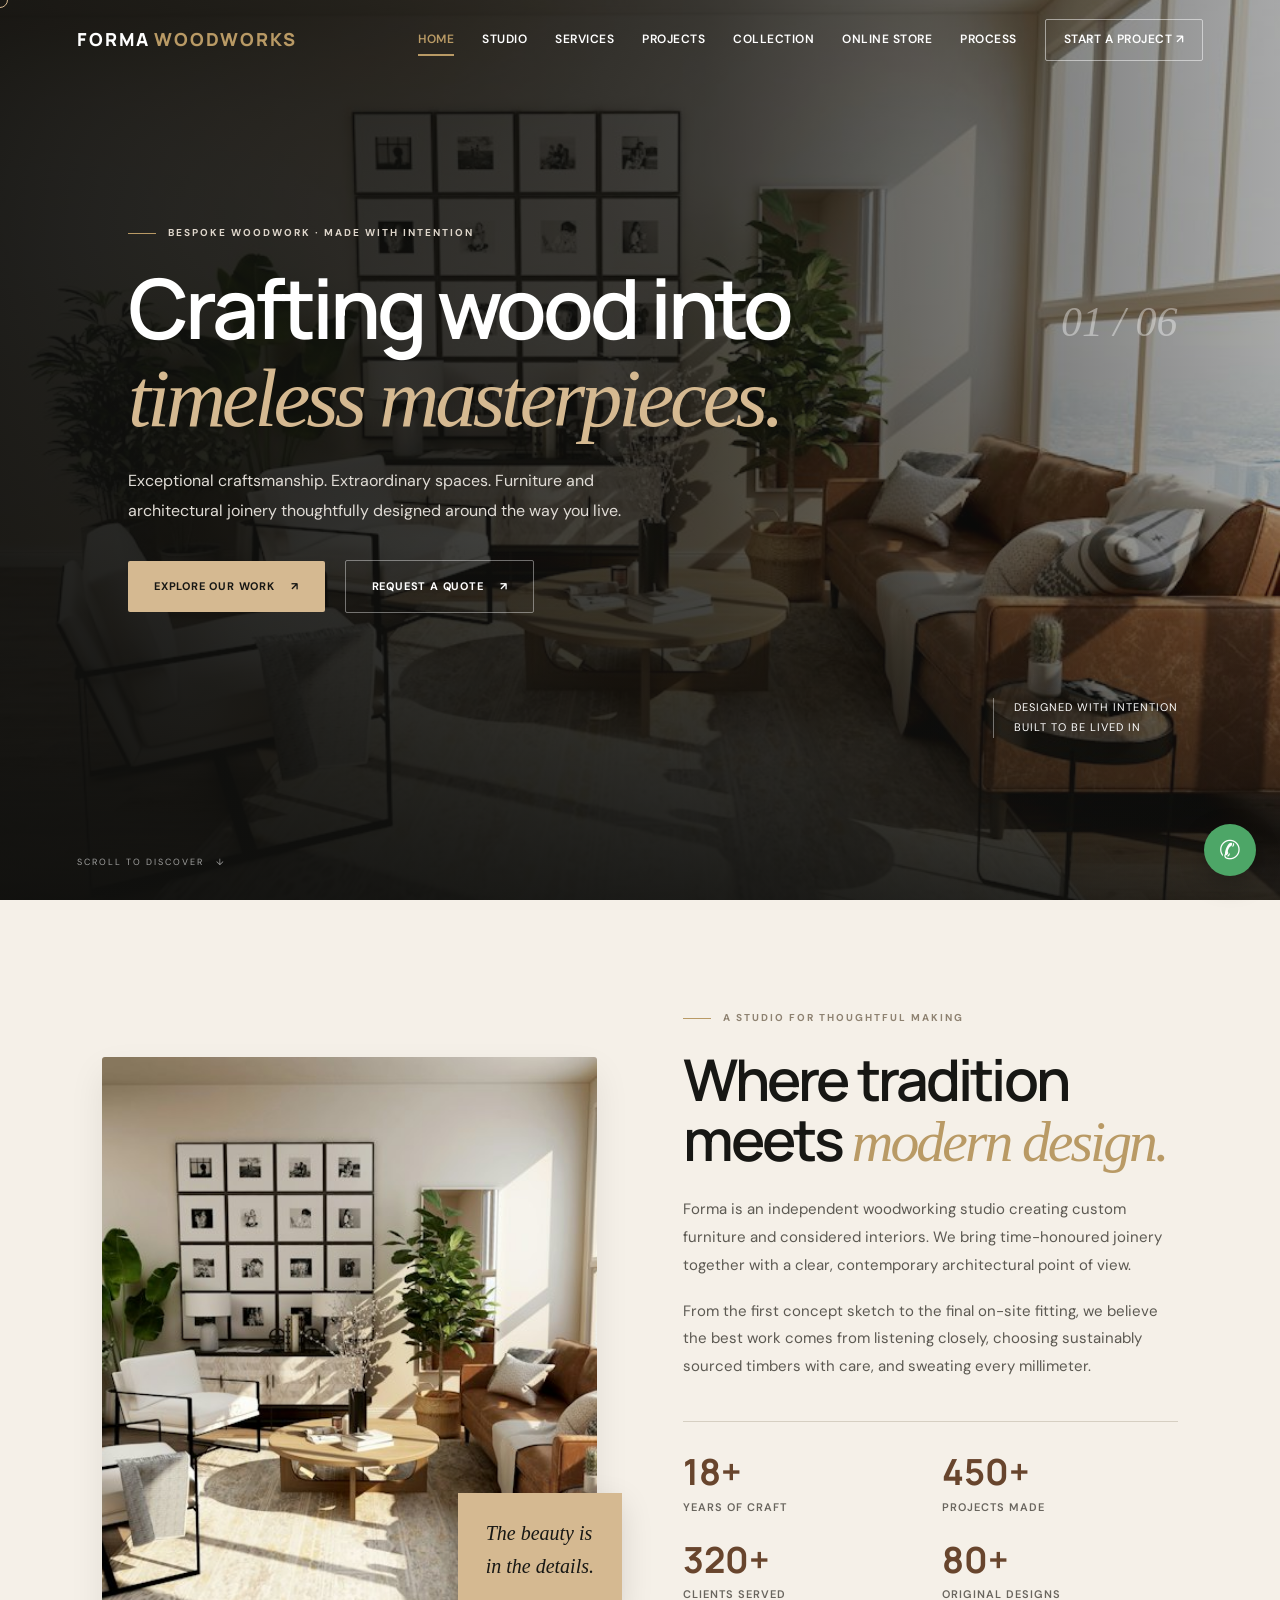
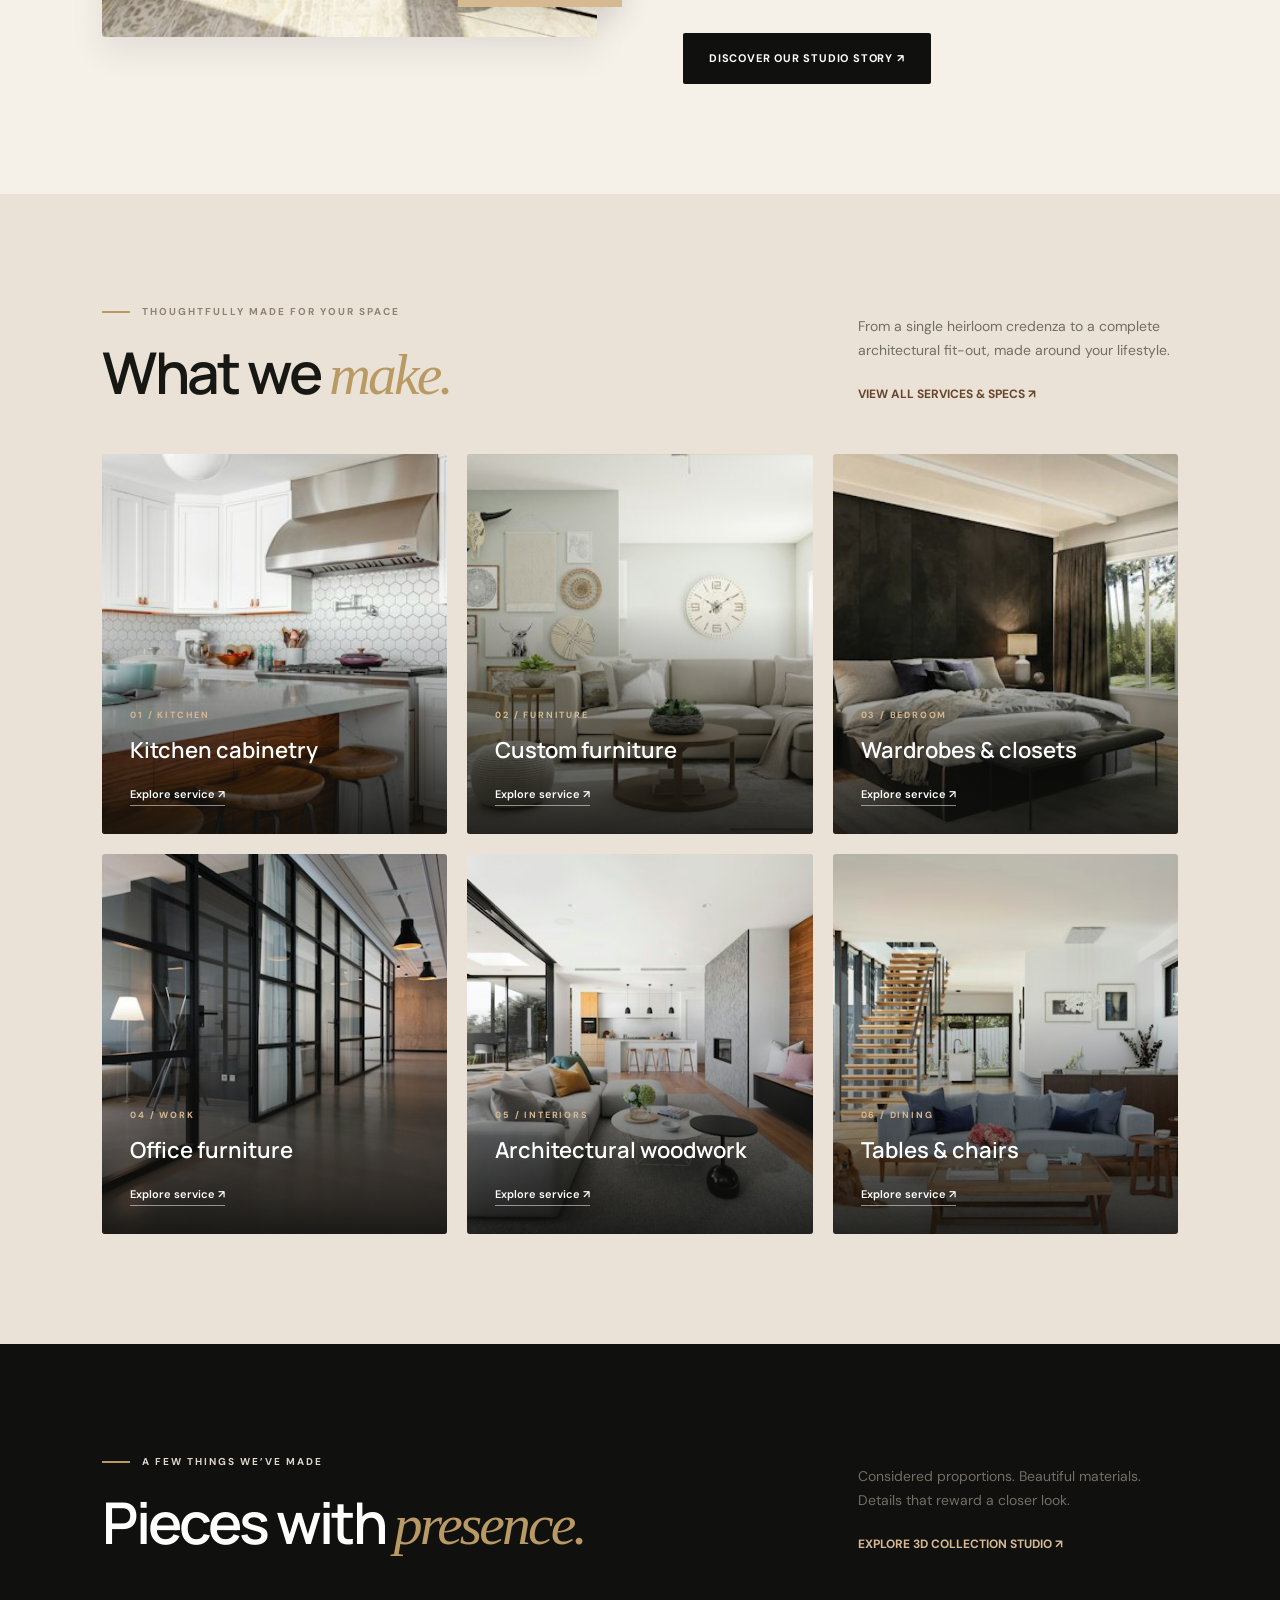
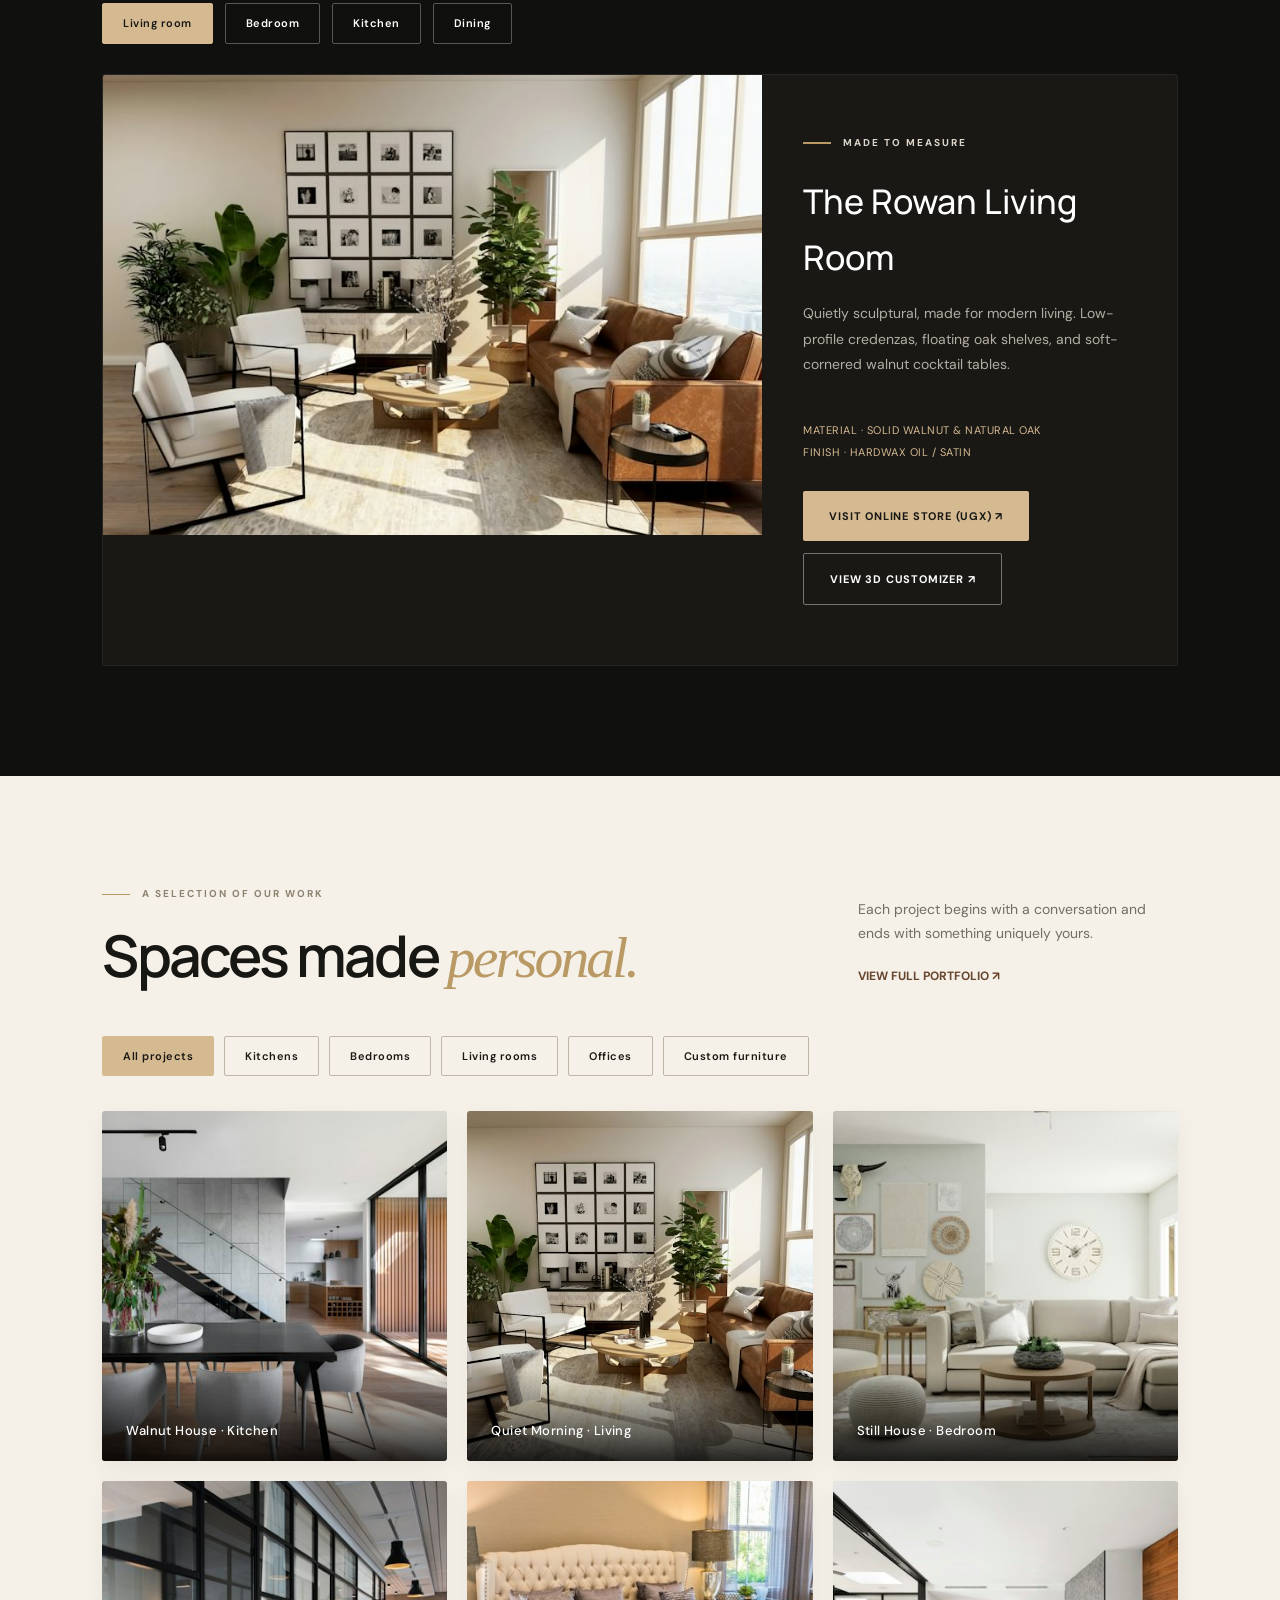
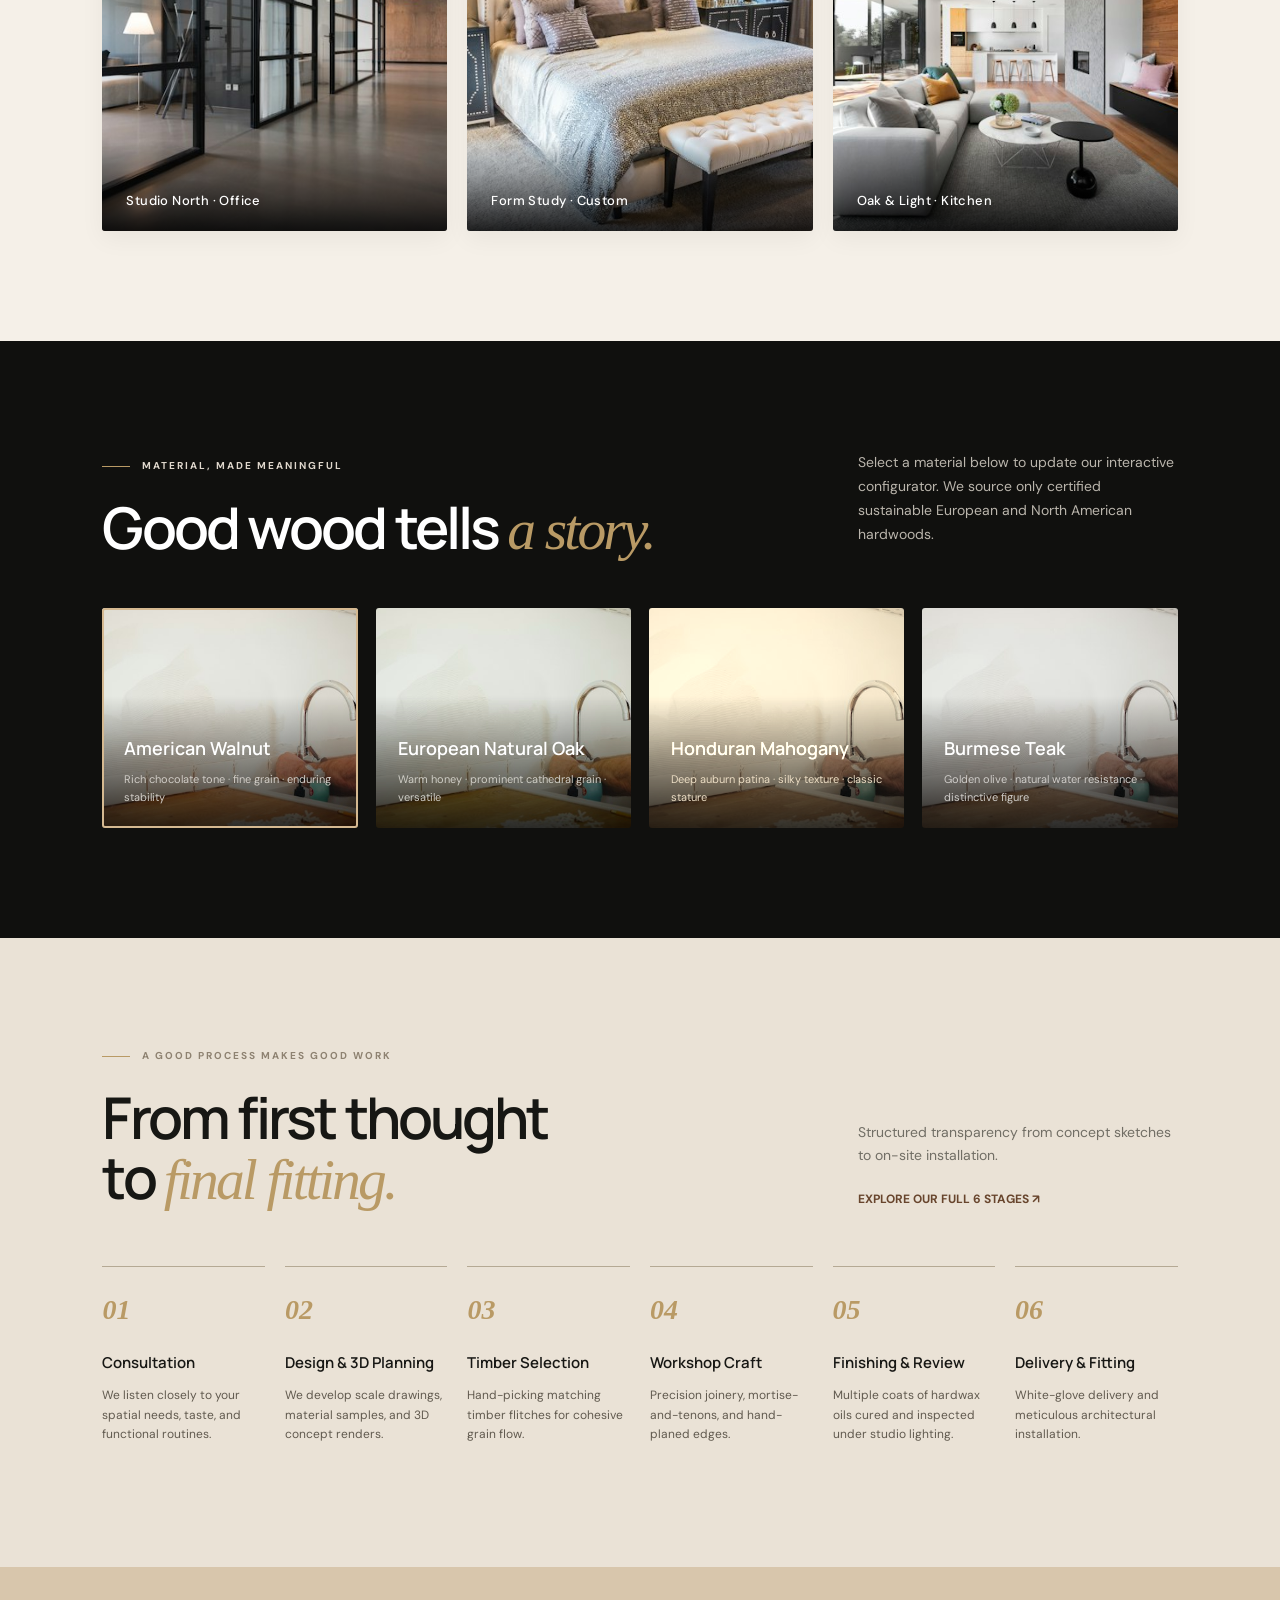
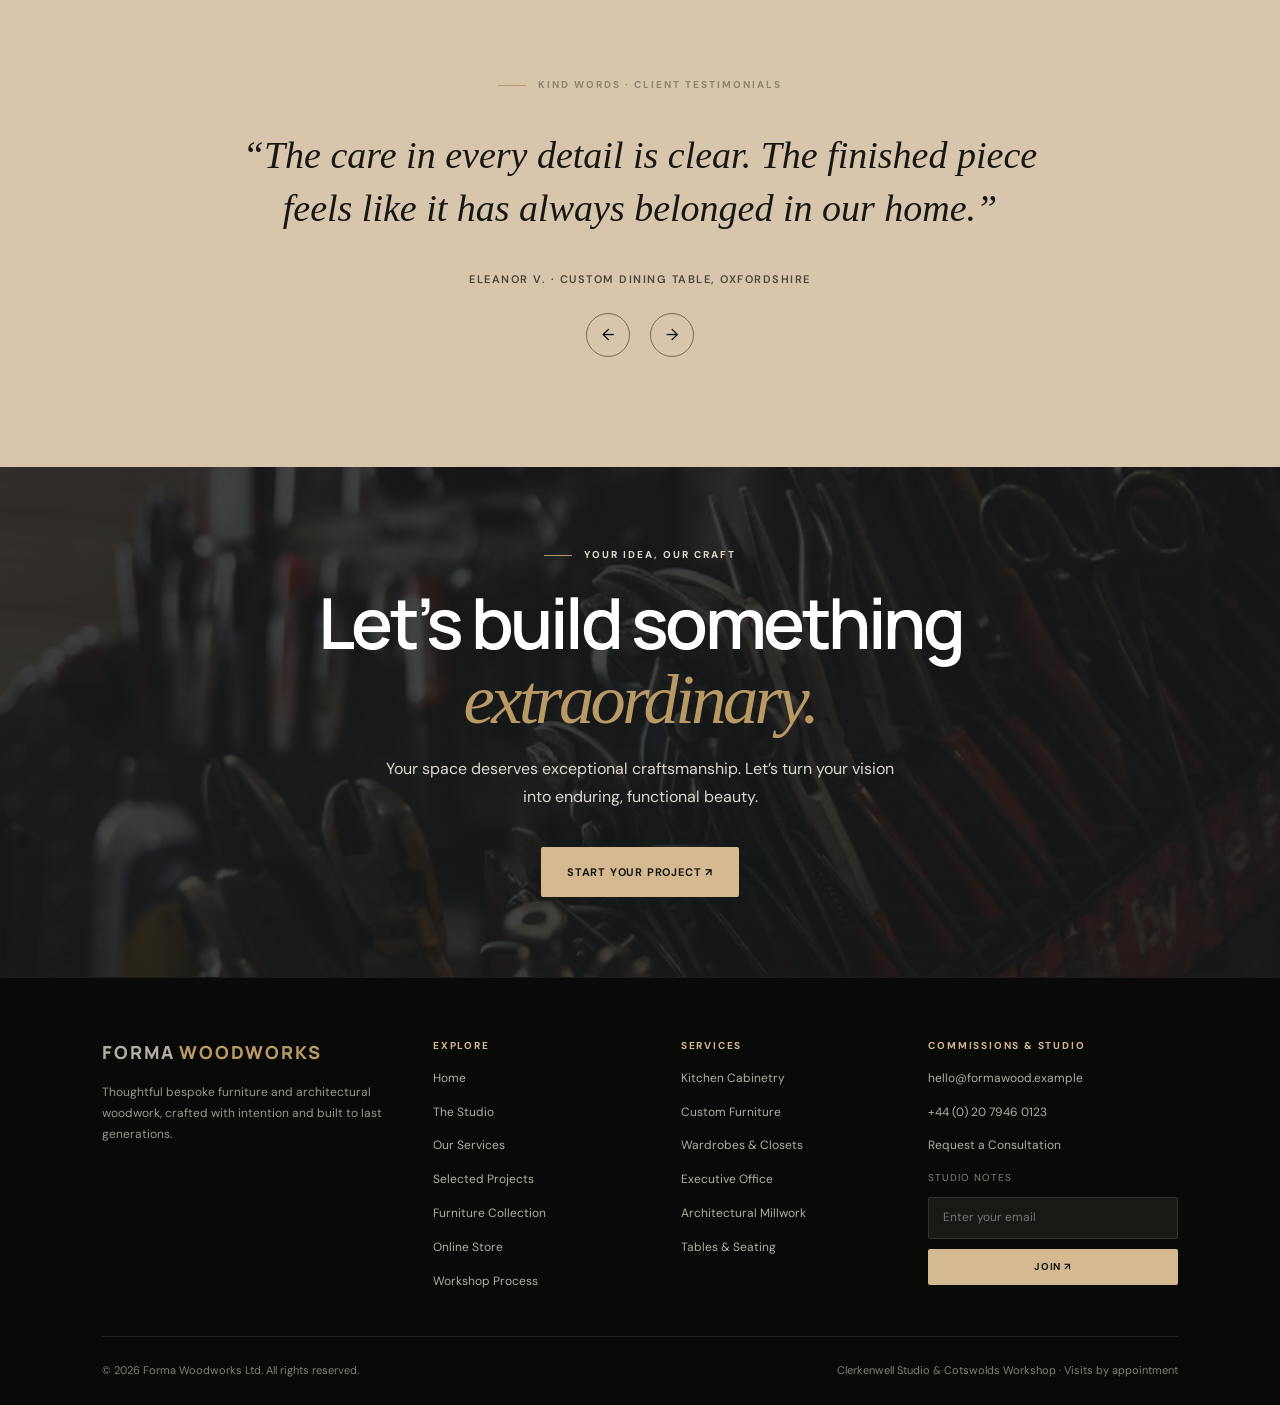
==== index.html @ c1867e83 "final" ====
<!doctype html>
<html lang="en">
<head>
  <meta charset="utf-8">
  <meta name="viewport" content="width=device-width,initial-scale=1">
  <meta name="description" content="Bespoke furniture and architectural woodwork, thoughtfully designed and made to last.">
  <meta property="og:title" content="Forma Woodworks — Made with intention">
  <meta property="og:description" content="Bespoke furniture, considered spaces, enduring craft.">
  <title>Forma Woodworks — Bespoke Woodwork & Furniture Studio</title>
  <link rel="preconnect" href="https://fonts.googleapis.com">
  <link rel="preconnect" href="https://fonts.gstatic.com" crossorigin>
  <link href="https://fonts.googleapis.com/css2?family=DM+Sans:wght@400;500;600;700&family=Manrope:wght@400;500;600;700;800&display=swap" rel="stylesheet">
  <link rel="stylesheet" href="css/style.css">
</head>
<body>
  <div class="bar"></div>
  <div class="cursor"></div>

  <!-- Main Navigation Header -->
  <header>
    <a href="index.html" class="logo">FORMA <i>WOODWORKS</i></a>
    <button class="menu" aria-label="Toggle navigation menu">☰</button>
    <nav>
      <a href="index.html" class="active">Home</a>
      <a href="about.html">Studio</a>
      <a href="services.html">Services</a>
      <a href="projects.html">Projects</a>
      <a href="collection.html">Collection</a>
      <a href="store.html">Online Store</a>
      <a href="process.html">Process</a>
      <a class="quote-link" href="contact.html">Start a project ↗</a>
    </nav>
  </header>

  <main>
    <!-- Hero Section -->
    <section class="hero" id="home">
      <div class="overlay"></div>
      <div class="hero-content">
        <div class="eyebrow light">BESPOKE WOODWORK · MADE WITH INTENTION</div>
        <h1>Crafting wood into<br><em>timeless masterpieces.</em></h1>
        <p>Exceptional craftsmanship. Extraordinary spaces. Furniture and architectural joinery thoughtfully designed around the way you live.</p>
        <div class="actions">
          <a href="projects.html" class="btn">EXPLORE OUR WORK <span>↗</span></a>
          <a href="contact.html" class="btn outline">REQUEST A QUOTE <span>↗</span></a>
        </div>
      </div>
      <div class="hero-index">01 / 06</div>
      <div class="hero-aside">DESIGNED WITH INTENTION<br>BUILT TO BE LIVED IN</div>
      <div class="scroll">SCROLL TO DISCOVER &nbsp; ↓</div>
    </section>

    <!-- Studio / About Teaser Section -->
    <section class="about section" id="about">
      <div class="about-photo">
        <img loading="lazy" src="images/about-studio.jpg" alt="Carefully crafted wood furniture in a serene interior">
        <div class="photo-note">The beauty is<br>in the details.</div>
      </div>
      <div class="about-copy">
        <div class="eyebrow">A STUDIO FOR THOUGHTFUL MAKING</div>
        <h2>Where tradition meets <em>modern design.</em></h2>
        <p>Forma is an independent woodworking studio creating custom furniture and considered interiors. We bring time-honoured joinery together with a clear, contemporary architectural point of view.</p>
        <p>From the first concept sketch to the final on-site fitting, we believe the best work comes from listening closely, choosing sustainably sourced timbers with care, and sweating every millimeter.</p>
        <div class="stats">
          <div><b>18+</b><span>Years of craft</span></div>
          <div><b>450+</b><span>Projects made</span></div>
          <div><b>320+</b><span>Clients served</span></div>
          <div><b>80+</b><span>Original designs</span></div>
        </div>
        <div style="margin-top: 30px;">
          <a href="about.html" class="btn btn-dark">DISCOVER OUR STUDIO STORY ↗</a>
        </div>
      </div>
    </section>

    <!-- Services Overview Section -->
    <section class="services section section-muted" id="services">
      <div class="headrow">
        <div>
          <div class="eyebrow">THOUGHTFULLY MADE FOR YOUR SPACE</div>
          <h2>What we <em>make.</em></h2>
        </div>
        <div>
          <p>From a single heirloom credenza to a complete architectural fit-out, made around your lifestyle.</p>
          <a href="services.html" style="font-size:12px; font-weight:700; color:var(--walnut); display:inline-block; margin-top:8px;">VIEW ALL SERVICES & SPECS ↗</a>
        </div>
      </div>
      <div class="service-grid">
        <article class="service" onclick="window.location.href='services.html#kitchens'">
          <img loading="lazy" src="images/service-kitchen.jpg" alt="Custom oak kitchen cabinetry">
          <div>
            <small>01 / KITCHEN</small>
            <h3>Kitchen cabinetry</h3>
            <a href="services.html#kitchens">Explore service ↗</a>
          </div>
        </article>
        <article class="service" onclick="window.location.href='services.html#furniture'">
          <img loading="lazy" src="images/service-furniture.jpg" alt="Bespoke furniture in a calm living room">
          <div>
            <small>02 / FURNITURE</small>
            <h3>Custom furniture</h3>
            <a href="services.html#furniture">Explore service ↗</a>
          </div>
        </article>
        <article class="service" onclick="window.location.href='services.html#wardrobes'">
          <img loading="lazy" src="images/service-bedroom.jpg" alt="Built-in wardrobe and bedroom woodwork">
          <div>
            <small>03 / BEDROOM</small>
            <h3>Wardrobes & closets</h3>
            <a href="services.html#wardrobes">Explore service ↗</a>
          </div>
        </article>
        <article class="service" onclick="window.location.href='services.html#office'">
          <img loading="lazy" src="images/service-office.jpg" alt="Modern wood office furniture">
          <div>
            <small>04 / WORK</small>
            <h3>Office furniture</h3>
            <a href="services.html#office">Explore service ↗</a>
          </div>
        </article>
        <article class="service" onclick="window.location.href='services.html#architectural'">
          <img loading="lazy" src="images/service-interiors.jpg" alt="Interior featuring custom wood details">
          <div>
            <small>05 / INTERIORS</small>
            <h3>Architectural woodwork</h3>
            <a href="services.html#architectural">Explore service ↗</a>
          </div>
        </article>
        <article class="service" onclick="window.location.href='services.html#dining'">
          <img loading="lazy" src="images/service-dining.jpg" alt="Elegant dining furniture in a light interior">
          <div>
            <small>06 / DINING</small>
            <h3>Tables & chairs</h3>
            <a href="services.html#dining">Explore service ↗</a>
          </div>
        </article>
      </div>
    </section>

    <!-- Showroom & Collection Preview -->
    <section class="showroom section" id="showroom">
      <div class="headrow">
        <div>
          <div class="eyebrow light">A FEW THINGS WE’VE MADE</div>
          <h2>Pieces with <em>presence.</em></h2>
        </div>
        <div>
          <p>Considered proportions. Beautiful materials. Details that reward a closer look.</p>
          <a href="collection.html" style="font-size:12px; font-weight:700; color:var(--oak); display:inline-block; margin-top:8px;">EXPLORE 3D COLLECTION STUDIO ↗</a>
        </div>
      </div>
      <div class="tabs">
        <button class="tab active" data-room="Living room">Living room</button>
        <button class="tab" data-room="Bedroom">Bedroom</button>
        <button class="tab" data-room="Kitchen">Kitchen</button>
        <button class="tab" data-room="Dining">Dining</button>
      </div>
      <div class="showcase">
        <img id="room-img" loading="lazy" src="images/showroom-living.jpg" alt="Living room furniture showcase">
        <div class="show-info">
          <div class="eyebrow light">MADE TO MEASURE</div>
          <h3 id="room-title">The Rowan Living Room</h3>
          <p>Quietly sculptural, made for modern living. Low-profile credenzas, floating oak shelves, and soft-cornered walnut cocktail tables.</p>
          <div class="material">MATERIAL · SOLID WALNUT & NATURAL OAK<br>FINISH · HARDWAX OIL / SATIN</div>
          <div style="display:flex; gap:12px; flex-wrap:wrap;">
            <a href="store.html" class="btn">VISIT ONLINE STORE (UGX) ↗</a>
            <a href="collection.html" class="btn outline">VIEW 3D CUSTOMIZER ↗</a>
          </div>
        </div>
      </div>
    </section>

    <!-- Portfolio Highlights -->
    <section class="portfolio section" id="projects">
      <div class="headrow">
        <div>
          <div class="eyebrow">A SELECTION OF OUR WORK</div>
          <h2>Spaces made <em>personal.</em></h2>
        </div>
        <div>
          <p>Each project begins with a conversation and ends with something uniquely yours.</p>
          <a href="projects.html" style="font-size:12px; font-weight:700; color:var(--walnut); display:inline-block; margin-top:8px;">VIEW FULL PORTFOLIO ↗</a>
        </div>
      </div>
      <div class="filters">
        <button class="filter active" data-cat="all">All projects</button>
        <button class="filter" data-cat="Kitchen">Kitchens</button>
        <button class="filter" data-cat="Bedroom">Bedrooms</button>
        <button class="filter" data-cat="Living">Living rooms</button>
        <button class="filter" data-cat="Office">Offices</button>
        <button class="filter" data-cat="Custom">Custom furniture</button>
      </div>
      <div class="project-grid">
        <div class="project" data-cat="Kitchen">
          <img loading="lazy" src="images/project-walnut-kitchen.jpg" alt="Walnut kitchen cabinetry">
          <span>Walnut House · Kitchen</span>
        </div>
        <div class="project" data-cat="Living">
          <img loading="lazy" src="images/project-living.jpg" alt="Minimal living room with warm furniture">
          <span>Quiet Morning · Living</span>
        </div>
        <div class="project" data-cat="Bedroom">
          <img loading="lazy" src="images/project-bedroom.jpg" alt="Bedroom furniture and wood accents">
          <span>Still House · Bedroom</span>
        </div>
        <div class="project" data-cat="Office">
          <img loading="lazy" src="images/project-office.jpg" alt="Custom home office furniture">
          <span>Studio North · Office</span>
        </div>
        <div class="project" data-cat="Custom">
          <img loading="lazy" src="images/project-custom.jpg" alt="Handcrafted furniture in an elegant interior">
          <span>Form Study · Custom</span>
        </div>
        <div class="project" data-cat="Kitchen">
          <img loading="lazy" src="images/project-oak-kitchen.jpg" alt="Bright kitchen with bespoke woodwork">
          <span>Oak & Light · Kitchen</span>
        </div>
      </div>
    </section>

    <!-- Materials Section -->
    <section class="materials section section-dark">
      <div class="headrow">
        <div>
          <div class="eyebrow light">MATERIAL, MADE MEANINGFUL</div>
          <h2>Good wood tells <em>a story.</em></h2>
        </div>
        <p>Select a material below to update our interactive configurator. We source only certified sustainable European and North American hardwoods.</p>
      </div>
      <div class="wood-grid">
        <div class="wood active" data-wood="#68452d">
          <span><b>American Walnut</b><p>Rich chocolate tone · fine grain · enduring stability</p></span>
        </div>
        <div class="wood" data-wood="#bd9b6e">
          <span><b>European Natural Oak</b><p>Warm honey · prominent cathedral grain · versatile</p></span>
        </div>
        <div class="wood" data-wood="#85543b">
          <span><b>Honduran Mahogany</b><p>Deep auburn patina · silky texture · classic stature</p></span>
        </div>
        <div class="wood" data-wood="#b18a59">
          <span><b>Burmese Teak</b><p>Golden olive · natural water resistance · distinctive figure</p></span>
        </div>
      </div>
    </section>

    <!-- Process Section Teaser -->
    <section class="process section section-muted" id="process">
      <div class="headrow">
        <div>
          <div class="eyebrow">A GOOD PROCESS MAKES GOOD WORK</div>
          <h2>From first thought<br>to <em>final fitting.</em></h2>
        </div>
        <div>
          <p>Structured transparency from concept sketches to on-site installation.</p>
          <a href="process.html" style="font-size:12px; font-weight:700; color:var(--walnut); display:inline-block; margin-top:8px;">EXPLORE OUR FULL 6 STAGES ↗</a>
        </div>
      </div>
      <div class="steps">
        <div class="step">
          <b>01</b>
          <h3>Consultation</h3>
          <p>We listen closely to your spatial needs, taste, and functional routines.</p>
        </div>
        <div class="step">
          <b>02</b>
          <h3>Design & 3D Planning</h3>
          <p>We develop scale drawings, material samples, and 3D concept renders.</p>
        </div>
        <div class="step">
          <b>03</b>
          <h3>Timber Selection</h3>
          <p>Hand-picking matching timber flitches for cohesive grain flow.</p>
        </div>
        <div class="step">
          <b>04</b>
          <h3>Workshop Craft</h3>
          <p>Precision joinery, mortise-and-tenons, and hand-planed edges.</p>
        </div>
        <div class="step">
          <b>05</b>
          <h3>Finishing & Review</h3>
          <p>Multiple coats of hardwax oils cured and inspected under studio lighting.</p>
        </div>
        <div class="step">
          <b>06</b>
          <h3>Delivery & Fitting</h3>
          <p>White-glove delivery and meticulous architectural installation.</p>
        </div>
      </div>
    </section>

    <!-- Reviews Section -->
    <section class="reviews section">
      <div class="eyebrow" style="justify-content:center">KIND WORDS · CLIENT TESTIMONIALS</div>
      <blockquote id="review">“The care in every detail is clear. The finished piece feels like it has always belonged in our home.”</blockquote>
      <div class="reviewby" id="reviewby">ELEANOR V. · CUSTOM DINING TABLE, OXFORDSHIRE</div>
      <div class="review-controls">
        <button id="prev" aria-label="Previous review">←</button>
        <button id="next" aria-label="Next review">→</button>
      </div>
    </section>

    <!-- CTA Banner -->
    <section class="cta">
      <div>
        <div class="eyebrow light" style="justify-content:center">YOUR IDEA, OUR CRAFT</div>
        <h2>Let’s build something<br><em>extraordinary.</em></h2>
        <p>Your space deserves exceptional craftsmanship. Let’s turn your vision into enduring, functional beauty.</p>
        <a href="contact.html" class="btn">START YOUR PROJECT ↗</a>
      </div>
    </section>
  </main>

  <!-- Universal Footer -->
  <footer class="footer">
    <div class="foot-top">
      <div>
        <a href="index.html" class="logo">FORMA <i>WOODWORKS</i></a>
        <p>Thoughtful bespoke furniture and architectural woodwork, crafted with intention and built to last generations.</p>
      </div>
      <div>
        <b>EXPLORE</b>
        <a href="index.html">Home</a>
        <a href="about.html">The Studio</a>
        <a href="services.html">Our Services</a>
        <a href="projects.html">Selected Projects</a>
        <a href="collection.html">Furniture Collection</a>
        <a href="store.html">Online Store</a>
        <a href="process.html">Workshop Process</a>
      </div>
      <div>
        <b>SERVICES</b>
        <a href="services.html#kitchens">Kitchen Cabinetry</a>
        <a href="services.html#furniture">Custom Furniture</a>
        <a href="services.html#wardrobes">Wardrobes & Closets</a>
        <a href="services.html#office">Executive Office</a>
        <a href="services.html#architectural">Architectural Millwork</a>
        <a href="services.html#dining">Tables & Seating</a>
      </div>
      <div>
        <b>COMMISSIONS & STUDIO</b>
        <a href="mailto:hello@formawood.example">hello@formawood.example</a>
        <a href="tel:+442079460123">+44 (0) 20 7946 0123</a>
        <a href="contact.html">Request a Consultation</a>
        <form id="newsletter">
          <label style="font-size:10px;text-transform:uppercase;color:#858076;letter-spacing:1px;">Studio Notes</label>
          <input type="email" required placeholder="Enter your email">
          <button class="btn btn-sm" type="submit">JOIN ↗</button>
        </form>
      </div>
    </div>
    <div class="foot-bottom">
      <span>© 2026 Forma Woodworks Ltd. All rights reserved.</span>
      <span>Clerkenwell Studio & Cotswolds Workshop · Visits by appointment</span>
    </div>
  </footer>

  <a class="whats" href="https://wa.me/442079460123?text=Hello%2C%20I%27d%20like%20to%20discuss%20a%20custom%20woodworking%20project" target="_blank" rel="noopener" aria-label="WhatsApp">✆</a>
  <button class="top" aria-label="Back to top">↑</button>

  <div class="modal" id="modal">
    <button aria-label="Close">×</button>
    <img alt="Expanded project photograph">
  </div>

  <script src="js/main.js"></script>
</body>
</html>
---- css/style.css ----
/* ==========================================================================
   Forma Woodworks - Unified Stylesheet
   ========================================================================== */

:root {
  --ink: #171714;
  --black: #10100e;
  --walnut: #68452d;
  --oak: #d5b991;
  --cream: #f5f0e8;
  --cream-alt: #ece6dc;
  --card-bg: #eae3d7;
  --gold: #b99a65;
  --white: #ffffff;
  --text-muted: #716e65;
  --border-light: #d6cfc2;
  --border-dark: #33302b;
  --serif: 'Georgia', serif;
  --sans: 'DM Sans', -apple-system, BlinkMacSystemFont, sans-serif;
  --display: 'Manrope', -apple-system, BlinkMacSystemFont, sans-serif;
}

* {
  box-sizing: border-box;
}

html {
  scroll-behavior: smooth;
  scroll-padding-top: 80px;
}

body {
  margin: 0;
  background: var(--cream);
  color: var(--ink);
  font: 15px/1.65 var(--sans);
  overflow-x: hidden;
  -webkit-font-smoothing: antialiased;
}

a {
  color: inherit;
  text-decoration: none;
  transition: color 0.2s ease, opacity 0.2s ease;
}

button, input, select, textarea {
  font: inherit;
}

h1, h2, h3, h4, p {
  margin-top: 0;
}

h1, h2 {
  font-family: var(--display);
  font-weight: 600;
  line-height: 1.05;
  letter-spacing: -0.05em;
}

h1 em, h2 em {
  font-family: var(--serif);
  font-style: italic;
  font-weight: 500;
  color: var(--gold);
}

/* ==========================================================================
   Header & Navigation
   ========================================================================== */
header {
  height: 80px;
  position: fixed;
  z-index: 100;
  top: 0;
  width: 100%;
  display: flex;
  align-items: center;
  justify-content: space-between;
  padding: 0 6%;
  color: var(--white);
  transition: background-color 0.3s ease, color 0.3s ease, box-shadow 0.3s ease, backdrop-filter 0.3s ease;
}

/* On inner pages or when scrolled, show crisp light navbar */
header.scrolled,
header.header-light {
  background: rgba(245, 240, 232, 0.95);
  color: var(--ink);
  box-shadow: 0 4px 20px rgba(0, 0, 0, 0.05);
  backdrop-filter: blur(12px);
}

.logo {
  font-family: var(--display);
  font-weight: 800;
  font-size: 18px;
  letter-spacing: 2px;
  display: inline-flex;
  align-items: center;
  gap: 4px;
}

.logo i {
  font-style: normal;
  color: var(--gold);
}

nav {
  display: flex;
  align-items: center;
  gap: 28px;
  font-size: 12px;
  font-weight: 600;
  letter-spacing: 0.5px;
  text-transform: uppercase;
}

nav a {
  position: relative;
  padding: 6px 0;
  transition: color 0.2s ease;
}

nav a:hover,
nav a.active {
  color: var(--gold);
}

nav a.active::after {
  content: '';
  position: absolute;
  bottom: 0;
  left: 0;
  width: 100%;
  height: 2px;
  background: var(--gold);
}

.quote-link {
  border: 1px solid rgba(255, 255, 255, 0.5);
  padding: 10px 18px;
  border-radius: 2px;
  transition: all 0.25s ease;
}

.quote-link:hover {
  background: var(--oak);
  color: var(--ink) !important;
  border-color: var(--oak);
}

header.scrolled .quote-link,
header.header-light .quote-link {
  border-color: rgba(23, 23, 20, 0.3);
}

header.scrolled .quote-link:hover,
header.header-light .quote-link:hover {
  border-color: var(--oak);
  background: var(--oak);
  color: var(--ink) !important;
}

.menu {
  display: none;
  color: inherit;
  border: 0;
  background: none;
  font-size: 26px;
  cursor: pointer;
  padding: 5px;
}

/* ==========================================================================
   Hero & Page Headers
   ========================================================================== */
.hero {
  height: 100vh;
  min-height: 700px;
  position: relative;
  color: var(--white);
  background: url('../images/hero-bg.jpg') center/cover no-repeat;
  overflow: hidden;
}

.overlay {
  position: absolute;
  inset: 0;
  background: linear-gradient(90deg, rgba(16, 16, 14, 0.92) 0%, rgba(16, 16, 14, 0.75) 55%, rgba(16, 16, 14, 0.35) 100%),
              linear-gradient(0deg, rgba(16, 16, 14, 0.8) 0%, transparent 40%);
}

.hero-content {
  position: absolute;
  top: 25%;
  left: 10%;
  max-width: 820px;
  animation: enter 0.9s cubic-bezier(0.16, 1, 0.3, 1) both;
}

.eyebrow {
  display: flex;
  align-items: center;
  gap: 12px;
  color: #8e8271;
  font-size: 10px;
  font-weight: 700;
  letter-spacing: 2px;
  text-transform: uppercase;
  margin-bottom: 22px;
}

.eyebrow::before {
  content: '';
  width: 28px;
  height: 1.5px;
  background: var(--gold);
}

.eyebrow.light {
  color: #dfd7cc;
}

.hero h1 {
  font-size: clamp(3.2rem, 6.5vw, 6.2rem);
  margin-bottom: 24px;
}

.hero h1 em {
  color: var(--oak);
}

.hero-content p {
  color: #e0dcd6;
  line-height: 1.85;
  font-size: 16px;
  max-width: 520px;
}

.actions {
  display: flex;
  align-items: center;
  gap: 20px;
  margin-top: 35px;
  flex-wrap: wrap;
}

.hero-aside {
  position: absolute;
  right: 8%;
  bottom: 18%;
  border-left: 1px solid rgba(255, 255, 255, 0.4);
  padding-left: 20px;
  font-size: 11px;
  line-height: 1.8;
  letter-spacing: 1px;
}

.hero-index {
  position: absolute;
  right: 8%;
  top: 32%;
  font-family: var(--serif);
  font-style: italic;
  font-size: 42px;
  color: rgba(255, 255, 255, 0.4);
}

.scroll {
  position: absolute;
  bottom: 30px;
  left: 6%;
  font-size: 9px;
  letter-spacing: 2px;
  color: rgba(255, 255, 255, 0.6);
}

/* Inner Page Header */
.page-header {
  position: relative;
  padding: 160px 8% 80px;
  background: var(--black);
  color: var(--white);
  overflow: hidden;
}

.page-header::before {
  content: '';
  position: absolute;
  inset: 0;
  background: url('../images/cta-bg.jpg') center/cover no-repeat;
  opacity: 0.22;
  filter: grayscale(40%);
}

.page-header-content {
  position: relative;
  z-index: 2;
  max-width: 860px;
}

.page-header h1 {
  font-size: clamp(2.8rem, 5.5vw, 4.8rem);
  margin-bottom: 18px;
}

.page-header p {
  color: #c9c3b8;
  font-size: 17px;
  line-height: 1.8;
  max-width: 620px;
}

.breadcrumbs {
  display: flex;
  align-items: center;
  gap: 8px;
  font-size: 11px;
  letter-spacing: 1px;
  text-transform: uppercase;
  color: var(--oak);
  margin-bottom: 20px;
}

.breadcrumbs a {
  color: #aaa499;
}

.breadcrumbs a:hover {
  color: var(--white);
}

/* ==========================================================================
   Buttons & Links
   ========================================================================== */
.btn {
  display: inline-flex;
  align-items: center;
  justify-content: center;
  gap: 16px;
  background: var(--oak);
  color: var(--ink);
  font-size: 11px;
  font-weight: 700;
  letter-spacing: 0.8px;
  text-transform: uppercase;
  padding: 16px 26px;
  border: 0;
  cursor: pointer;
  transition: transform 0.25s ease, box-shadow 0.25s ease, background-color 0.25s ease;
  border-radius: 2px;
}

.btn:hover {
  background: #debfa0;
  transform: translateY(-2px);
  box-shadow: 0 8px 24px rgba(0, 0, 0, 0.15);
}

.btn.outline {
  background: transparent;
  color: var(--white);
  border: 1px solid rgba(255, 255, 255, 0.4);
}

.btn.outline:hover {
  background: var(--white);
  color: var(--ink);
  border-color: var(--white);
}

.btn-dark {
  background: var(--black);
  color: var(--white);
}

.btn-dark:hover {
  background: #252420;
}

.btn-sm {
  padding: 10px 18px;
  font-size: 10px;
}

/* ==========================================================================
   Sections Layout & Utilities
   ========================================================================== */
.section {
  padding: 110px 8%;
}

.section-dark {
  background: var(--black);
  color: var(--white);
}

.section-muted {
  background: #eae2d6;
}

.headrow {
  display: flex;
  justify-content: space-between;
  align-items: flex-end;
  margin-bottom: 48px;
  gap: 30px;
}

.headrow h2 {
  font-size: clamp(2.4rem, 4.5vw, 3.8rem);
  margin: 0;
}

.headrow p {
  max-width: 320px;
  color: var(--text-muted);
  font-size: 14px;
  line-height: 1.7;
}

.section-dark .headrow p {
  color: #bab5ac;
}

/* ==========================================================================
   About Section
   ========================================================================== */
.about {
  display: grid;
  grid-template-columns: 1fr 1fr;
  gap: 8%;
  align-items: center;
}

.about-photo {
  height: 580px;
  position: relative;
}

.about-photo img {
  width: 100%;
  height: 100%;
  object-fit: cover;
  border-radius: 3px;
  box-shadow: 0 15px 35px rgba(0, 0, 0, 0.08);
}

.photo-note {
  position: absolute;
  right: -25px;
  bottom: 30px;
  background: var(--oak);
  padding: 24px 28px;
  font-family: var(--serif);
  font-style: italic;
  font-size: 20px;
  color: var(--ink);
  box-shadow: 0 10px 30px rgba(0, 0, 0, 0.12);
}

.about-copy h2 {
  font-size: clamp(2.4rem, 4.5vw, 3.8rem);
  margin-bottom: 24px;
}

.about-copy p {
  color: #5c5952;
  line-height: 1.85;
  font-size: 15px;
  margin-bottom: 18px;
}

.stats {
  display: grid;
  grid-template-columns: repeat(2, 1fr);
  gap: 24px;
  margin-top: 40px;
  padding-top: 30px;
  border-top: 1px solid var(--border-light);
}

.stats b {
  font-family: var(--display);
  font-size: 36px;
  font-weight: 700;
  color: var(--walnut);
  display: block;
  line-height: 1.1;
}

.stats span {
  display: block;
  color: #69655e;
  font-size: 11px;
  letter-spacing: 1px;
  text-transform: uppercase;
  margin-top: 6px;
  font-weight: 600;
}

/* ==========================================================================
   Services Grid
   ========================================================================== */
.service-grid {
  display: grid;
  grid-template-columns: repeat(3, 1fr);
  gap: 20px;
}

.service {
  position: relative;
  height: 380px;
  overflow: hidden;
  color: var(--white);
  border-radius: 3px;
  cursor: pointer;
  transition: transform 0.4s ease;
}

.service img {
  width: 100%;
  height: 100%;
  object-fit: cover;
  transition: transform 0.7s cubic-bezier(0.16, 1, 0.3, 1);
}

.service:hover img {
  transform: scale(1.08);
}

.service::after {
  content: '';
  position: absolute;
  inset: 0;
  background: linear-gradient(180deg, transparent 40%, rgba(16, 16, 14, 0.88) 100%);
  pointer-events: none;
}

.service div {
  position: absolute;
  z-index: 2;
  bottom: 28px;
  left: 28px;
  right: 28px;
}

.service small {
  letter-spacing: 1.8px;
  font-size: 9px;
  font-weight: 700;
  color: var(--oak);
  display: block;
}

.service h3 {
  font-family: var(--display);
  font-weight: 600;
  font-size: 22px;
  margin: 10px 0 12px;
}

.service a {
  font-size: 11px;
  font-weight: 600;
  border-bottom: 1px solid rgba(255, 255, 255, 0.5);
  padding-bottom: 4px;
}

.service a:hover {
  border-color: var(--oak);
  color: var(--oak);
}

/* Detailed service card layout for services.html */
.service-detail-card {
  background: var(--white);
  border-radius: 4px;
  overflow: hidden;
  box-shadow: 0 10px 30px rgba(0, 0, 0, 0.04);
  display: grid;
  grid-template-columns: 1fr 1fr;
  align-items: stretch;
  margin-bottom: 40px;
  border: 1px solid #e2ddd3;
}

.service-detail-card:nth-child(even) {
  direction: rtl;
}

.service-detail-card:nth-child(even) .service-detail-body {
  direction: ltr;
}

.service-detail-img {
  height: 100%;
  min-height: 340px;
}

.service-detail-img img {
  width: 100%;
  height: 100%;
  object-fit: cover;
}

.service-detail-body {
  padding: 48px;
  display: flex;
  flex-direction: column;
  justify-content: center;
}

.service-detail-body h3 {
  font-family: var(--display);
  font-size: 28px;
  margin-bottom: 16px;
}

.service-detail-body p {
  color: #5c5952;
  font-size: 15px;
  line-height: 1.8;
  margin-bottom: 20px;
}

.service-features {
  list-style: none;
  padding: 0;
  margin: 0 0 28px 0;
  display: grid;
  grid-template-columns: 1fr 1fr;
  gap: 10px;
}

.service-features li {
  font-size: 13px;
  color: #4b4841;
  display: flex;
  align-items: center;
  gap: 8px;
}

.service-features li::before {
  content: '✓';
  color: var(--walnut);
  font-weight: bold;
}

/* ==========================================================================
   Showroom & Interactive Configurator
   ========================================================================== */
.showroom {
  background: var(--black);
  color: var(--white);
}

.tabs {
  display: flex;
  gap: 12px;
  margin: 30px 0;
  flex-wrap: wrap;
}

.tab, .filter {
  background: transparent;
  border: 1px solid #5a5750;
  color: inherit;
  padding: 10px 20px;
  font-size: 11px;
  font-weight: 600;
  letter-spacing: 0.5px;
  cursor: pointer;
  transition: all 0.25s ease;
  border-radius: 2px;
}

.tab:hover, .filter:hover {
  border-color: var(--oak);
  color: var(--oak);
}

.tab.active, .filter.active {
  background: var(--oak);
  border-color: var(--oak);
  color: var(--ink) !important;
}

.showcase {
  display: grid;
  grid-template-columns: 1.35fr 0.85fr;
  min-height: 460px;
  background: #191815;
  border-radius: 3px;
  overflow: hidden;
  border: 1px solid #282622;
}

.showcase img {
  width: 100%;
  height: 460px;
  object-fit: cover;
  transition: opacity 0.4s ease;
}

.show-info {
  padding: 60px 10%;
  display: flex;
  flex-direction: column;
  justify-content: center;
}

.show-info h3 {
  font-family: var(--display);
  font-weight: 500;
  font-size: 34px;
  margin-bottom: 16px;
}

.show-info p {
  color: #b3aea4;
  line-height: 1.8;
  font-size: 14px;
}

.material {
  font-size: 11px;
  color: var(--oak);
  margin: 28px 0;
  line-height: 2;
  letter-spacing: 0.5px;
}

/* 3D Configurator */
.studio {
  display: grid;
  grid-template-columns: 0.8fr 1.2fr;
  gap: 7%;
  align-items: center;
}

.config {
  background: var(--card-bg);
  padding: 40px;
  border-radius: 4px;
  border: 1px solid #dcd4c6;
}

.preview {
  height: 260px;
  display: grid;
  place-items: center;
  background: radial-gradient(ellipse, #c7b69c, #e2d8cb 70%);
  perspective: 800px;
  border-radius: 3px;
  margin-bottom: 24px;
}

.furniture {
  width: 170px;
  height: 100px;
  background: var(--wood, #68452d);
  transform: rotateX(60deg) rotateZ(-30deg);
  box-shadow: 15px 20px 25px rgba(64, 48, 28, 0.45);
  position: relative;
  transition: all 0.4s cubic-bezier(0.16, 1, 0.3, 1);
}

.furniture::before {
  content: '';
  position: absolute;
  top: -45px;
  left: 0;
  width: 100%;
  height: 45px;
  background: color-mix(in srgb, var(--wood, #68452d), white 15%);
  transform: skewY(-25deg);
  transform-origin: bottom;
}

.furniture::after {
  content: '';
  position: absolute;
  top: 100px;
  left: 18px;
  width: 10px;
  height: 50px;
  background: #3d2b1e;
  box-shadow: 125px 0 #3d2b1e;
}

.config label {
  display: block;
  margin-top: 18px;
  font-size: 11px;
  font-weight: 600;
  color: #554e44;
  letter-spacing: 0.5px;
  text-transform: uppercase;
}

.config select {
  display: block;
  width: 100%;
  margin-top: 8px;
  padding: 12px 14px;
  border: 1px solid #c5b8a6;
  background: #faf6ef;
  color: var(--ink);
  border-radius: 2px;
  font-size: 13px;
}

.estimate {
  font-size: 11px;
  color: #726a5e;
  margin-top: 20px;
  line-height: 1.6;
}

/* ==========================================================================
   Portfolio Projects Grid & Lightbox
   ========================================================================== */
.filters {
  display: flex;
  gap: 10px;
  flex-wrap: wrap;
  margin-bottom: 35px;
}

.filters button {
  color: var(--ink);
  border-color: #beb7a8;
}

.project-grid {
  display: grid;
  grid-template-columns: repeat(3, 1fr);
  gap: 20px;
}

.project {
  height: 350px;
  position: relative;
  overflow: hidden;
  cursor: pointer;
  border-radius: 3px;
  box-shadow: 0 8px 24px rgba(0, 0, 0, 0.05);
}

.project img {
  width: 100%;
  height: 100%;
  object-fit: cover;
  transition: transform 0.6s cubic-bezier(0.16, 1, 0.3, 1);
}

.project:hover img {
  transform: scale(1.06);
}

.project span {
  position: absolute;
  bottom: 0;
  left: 0;
  right: 0;
  padding: 50px 24px 20px;
  background: linear-gradient(transparent, rgba(0, 0, 0, 0.85));
  color: var(--white);
  font-size: 13px;
  font-weight: 500;
  letter-spacing: 0.4px;
}

/* Lightbox Modal */
.modal {
  position: fixed;
  inset: 0;
  z-index: 500;
  background: rgba(10, 10, 9, 0.92);
  display: none;
  place-items: center;
  padding: 30px;
  backdrop-filter: blur(8px);
}

.modal.open {
  display: grid;
}

.modal img {
  max-width: 90vw;
  max-height: 85vh;
  object-fit: contain;
  box-shadow: 0 20px 50px rgba(0, 0, 0, 0.5);
  border-radius: 2px;
}

.modal button {
  position: absolute;
  right: 30px;
  top: 25px;
  color: var(--white);
  background: none;
  border: 0;
  font-size: 36px;
  cursor: pointer;
  transition: color 0.2s ease;
}

.modal button:hover {
  color: var(--oak);
}

/* ==========================================================================
   Materials Grid
   ========================================================================== */
.wood-grid {
  display: grid;
  grid-template-columns: repeat(4, 1fr);
  gap: 18px;
}

.wood {
  height: 220px;
  position: relative;
  display: flex;
  align-items: flex-end;
  padding: 22px;
  background: linear-gradient(0deg, rgba(0, 0, 0, 0.8) 0%, transparent 60%),
              url('../images/wood-texture.jpg') center/cover;
  border-radius: 3px;
  cursor: pointer;
  transition: outline 0.2s ease, transform 0.3s ease;
}

.wood:nth-child(2) {
  filter: hue-rotate(15deg);
}

.wood:nth-child(3) {
  filter: sepia(0.4);
}

.wood:nth-child(4) {
  filter: saturate(0.6);
}

.wood:hover, .wood.active {
  outline: 2px solid var(--oak);
  outline-offset: -2px;
}

.wood b {
  font-family: var(--display);
  font-size: 18px;
  font-weight: 600;
  display: block;
}

.wood p {
  font-size: 11px;
  color: #d1cdc7;
  margin: 6px 0 0;
}

/* ==========================================================================
   Process Steps
   ========================================================================== */
.steps {
  display: grid;
  grid-template-columns: repeat(6, 1fr);
  gap: 20px;
  margin-top: 55px;
}

.step {
  border-top: 1px solid #b5a994;
  padding-top: 20px;
}

.step b {
  font-family: var(--serif);
  font-style: italic;
  font-size: 28px;
  color: var(--gold);
  display: block;
}

.step h3 {
  font-family: var(--display);
  font-weight: 600;
  font-size: 15px;
  margin: 18px 0 10px;
}

.step p {
  font-size: 12px;
  line-height: 1.65;
  color: #615a4f;
}

/* Detailed Process for process.html */
.process-timeline {
  display: flex;
  flex-direction: column;
  gap: 50px;
  margin-top: 40px;
}

.timeline-item {
  display: grid;
  grid-template-columns: 100px 1fr 1fr;
  gap: 30px;
  padding-bottom: 40px;
  border-bottom: 1px solid var(--border-light);
  align-items: center;
}

.timeline-num {
  font-family: var(--serif);
  font-style: italic;
  font-size: 54px;
  color: var(--walnut);
}

.timeline-info h3 {
  font-family: var(--display);
  font-size: 26px;
  margin-bottom: 12px;
}

.timeline-info p {
  color: #5c5952;
  font-size: 15px;
  line-height: 1.8;
}

.timeline-deliverables {
  background: var(--cream-alt);
  padding: 24px;
  border-radius: 4px;
}

.timeline-deliverables h4 {
  font-size: 12px;
  letter-spacing: 1px;
  text-transform: uppercase;
  color: var(--walnut);
  margin-bottom: 10px;
}

.timeline-deliverables ul {
  padding-left: 20px;
  margin: 0;
  font-size: 13px;
  color: #44413a;
  line-height: 1.8;
}

/* ==========================================================================
   Reviews Section
   ========================================================================== */
.reviews {
  background: #d8c6ac;
  text-align: center;
}

.reviews blockquote {
  max-width: 820px;
  margin: 35px auto;
  font-family: var(--serif);
  font-style: italic;
  font-size: clamp(24px, 3.8vw, 38px);
  line-height: 1.4;
  color: var(--ink);
}

.reviewby {
  font-size: 11px;
  letter-spacing: 1.5px;
  font-weight: 600;
  color: #4b443b;
}

.review-controls button {
  border: 1px solid #7a664e;
  background: none;
  width: 44px;
  height: 44px;
  margin: 25px 8px 0;
  cursor: pointer;
  border-radius: 50%;
  font-size: 16px;
  transition: all 0.2s ease;
}

.review-controls button:hover {
  background: var(--ink);
  color: var(--white);
  border-color: var(--ink);
}

/* ==========================================================================
   Call to Action (CTA) Banner
   ========================================================================== */
.cta {
  min-height: 500px;
  background: linear-gradient(rgba(17, 17, 16, 0.78), rgba(17, 17, 16, 0.78)),
              url('../images/cta-bg.jpg') center/cover no-repeat;
  color: var(--white);
  display: grid;
  place-items: center;
  text-align: center;
  padding: 80px 8%;
}

.cta h2 {
  font-size: clamp(2.8rem, 5.5vw, 5.2rem);
  margin-bottom: 18px;
}

.cta p {
  color: #ddd8ce;
  max-width: 520px;
  line-height: 1.8;
  font-size: 16px;
  margin: 0 auto 35px;
}

/* ==========================================================================
   Contact Section & Forms
   ========================================================================== */
.contact {
  background: var(--black);
  color: var(--white);
  display: grid;
  grid-template-columns: 0.85fr 1.15fr;
  gap: 9%;
}

.contact p {
  color: #bab6af;
  line-height: 1.8;
  font-size: 14px;
}

.contact-links {
  display: grid;
  gap: 16px;
  margin-top: 35px;
  font-size: 13px;
}

.contact-links a {
  color: var(--oak);
  display: inline-flex;
  align-items: center;
  gap: 6px;
}

.contact-links a:hover {
  color: var(--white);
}

.contact form {
  display: grid;
  grid-template-columns: 1fr 1fr;
  gap: 22px;
}

.contact label {
  font-size: 10px;
  font-weight: 600;
  letter-spacing: 0.5px;
  text-transform: uppercase;
  color: #c0bbb1;
}

.contact input,
.contact select,
.contact textarea {
  display: block;
  width: 100%;
  margin-top: 10px;
  background: transparent;
  border: 0;
  border-bottom: 1px solid #5a564e;
  padding: 12px 0;
  color: var(--white);
  outline: 0;
  font-size: 14px;
  transition: border-color 0.25s ease;
}

.contact input:focus,
.contact select:focus,
.contact textarea:focus {
  border-color: var(--oak);
}

.contact select option {
  color: var(--ink);
  background: var(--white);
}

.wide {
  grid-column: 1 / -1;
}

.contact input[type=file] {
  font-size: 11px;
  border: 1px dashed #5a564e;
  padding: 16px;
  margin-top: 10px;
  border-radius: 3px;
  color: #aaa;
}

.form-msg {
  font-size: 12px;
  color: var(--oak);
  grid-column: 1 / -1;
}

.map {
  grid-column: 1 / -1;
  border: 1px solid #36332e;
  padding: 30px;
  color: #aba498;
  font-size: 13px;
  text-align: center;
  margin-top: 15px;
  background: #141412;
  border-radius: 3px;
  line-height: 1.7;
}

/* ==========================================================================
   Universal Footer
   ========================================================================== */
.footer {
  background: #090908;
  color: var(--white);
  padding: 60px 8% 25px;
  border-top: 1px solid #1c1a17;
}

.foot-top {
  display: grid;
  grid-template-columns: 1.4fr 1fr 1fr 1.2fr;
  gap: 40px;
  padding-bottom: 45px;
}

.foot-top > div {
  display: grid;
  align-content: start;
  gap: 14px;
  font-size: 12px;
  color: #b3aea4;
}

.foot-top b {
  font-size: 10px;
  font-weight: 700;
  letter-spacing: 1.8px;
  color: var(--oak);
  text-transform: uppercase;
}

.foot-top p {
  line-height: 1.75;
  color: #9c978d;
}

.foot-top a:hover {
  color: var(--oak);
}

#newsletter {
  display: flex;
  flex-direction: column;
  gap: 10px;
}

#newsletter input {
  background: #191815;
  border: 1px solid #36332e;
  padding: 10px 14px;
  color: var(--white);
  border-radius: 2px;
  font-size: 12px;
  outline: none;
}

#newsletter input:focus {
  border-color: var(--oak);
}

.foot-bottom {
  border-top: 1px solid rgba(255, 255, 255, 0.1);
  padding-top: 24px;
  display: flex;
  justify-content: space-between;
  align-items: center;
  color: #858076;
  font-size: 11px;
}

/* ==========================================================================
   Floating Widgets & Overlays
   ========================================================================== */
.whats {
  position: fixed;
  right: 24px;
  bottom: 24px;
  z-index: 90;
  width: 52px;
  height: 52px;
  border-radius: 50%;
  background: #4da667;
  color: var(--white);
  display: grid;
  place-items: center;
  font-size: 26px;
  box-shadow: 0 8px 24px rgba(0, 0, 0, 0.25);
  transition: transform 0.25s ease, background-color 0.25s ease;
}

.whats:hover {
  background: #3e8b54;
  transform: scale(1.08);
}

.top {
  position: fixed;
  left: 24px;
  bottom: 26px;
  z-index: 90;
  width: 42px;
  height: 42px;
  border: 0;
  border-radius: 50%;
  background: var(--oak);
  color: var(--ink);
  font-weight: bold;
  font-size: 16px;
  opacity: 0;
  pointer-events: none;
  cursor: pointer;
  box-shadow: 0 6px 18px rgba(0, 0, 0, 0.2);
  transition: opacity 0.3s ease, transform 0.2s ease;
}

.top.show {
  opacity: 1;
  pointer-events: auto;
}

.top:hover {
  transform: translateY(-3px);
}

.bar {
  position: fixed;
  top: 0;
  left: 0;
  z-index: 110;
  height: 3px;
  background: var(--oak);
  width: 0;
  transition: width 0.1s linear;
}

.cursor {
  position: fixed;
  z-index: 200;
  width: 16px;
  height: 16px;
  border: 1px solid var(--oak);
  border-radius: 50%;
  pointer-events: none;
  transform: translate(-50%, -50%);
  display: none;
  transition: transform 0.08s ease, width 0.2s ease, height 0.2s ease;
}

/* Reveal on Scroll */
.reveal {
  opacity: 0;
  transform: translateY(24px);
  transition: opacity 0.7s cubic-bezier(0.16, 1, 0.3, 1), transform 0.7s cubic-bezier(0.16, 1, 0.3, 1);
}

.reveal.visible {
  opacity: 1;
  transform: none;
}

@keyframes enter {
  from {
    opacity: 0;
    transform: translateY(30px);
  }
  to {
    opacity: 1;
    transform: none;
  }
}

/* ==========================================================================
   Online Store & Showroom Styling
   ========================================================================== */
.store-controls {
  display: flex;
  justify-content: space-between;
  align-items: center;
  flex-wrap: wrap;
  gap: 16px;
  margin-bottom: 35px;
  padding-bottom: 20px;
  border-bottom: 1px solid var(--border-light);
}

.store-filters {
  display: flex;
  gap: 8px;
  flex-wrap: wrap;
}

.store-sort-wrapper {
  display: flex;
  align-items: center;
  gap: 10px;
  font-size: 12px;
  color: var(--text-muted);
}

.store-sort-select {
  padding: 8px 14px;
  border: 1px solid var(--border-light);
  background: var(--white);
  border-radius: 2px;
  font-size: 12px;
  color: var(--ink);
  outline: none;
  cursor: pointer;
}

.store-grid {
  display: grid;
  grid-template-columns: repeat(3, 1fr);
  gap: 30px;
}

.store-card {
  background: var(--white);
  border: 1px solid #dfd8cc;
  border-radius: 4px;
  overflow: hidden;
  display: flex;
  flex-direction: column;
  box-shadow: 0 8px 24px rgba(0, 0, 0, 0.04);
  transition: transform 0.35s cubic-bezier(0.16, 1, 0.3, 1), box-shadow 0.35s cubic-bezier(0.16, 1, 0.3, 1);
}

.store-card:hover {
  transform: translateY(-5px);
  box-shadow: 0 16px 36px rgba(0, 0, 0, 0.08);
}

.store-card-img {
  height: 290px;
  position: relative;
  overflow: hidden;
  background: #201e1b;
  cursor: pointer;
}

.store-card-img img {
  width: 100%;
  height: 100%;
  object-fit: cover;
  transition: transform 0.7s cubic-bezier(0.16, 1, 0.3, 1);
}

.store-card:hover .store-card-img img {
  transform: scale(1.08);
}

.store-badge {
  position: absolute;
  top: 14px;
  left: 14px;
  background: rgba(16, 16, 14, 0.88);
  color: var(--oak);
  padding: 5px 12px;
  font-size: 10px;
  font-weight: 700;
  letter-spacing: 0.8px;
  border-radius: 2px;
  text-transform: uppercase;
  backdrop-filter: blur(4px);
  z-index: 2;
}

.store-tag {
  position: absolute;
  top: 14px;
  right: 14px;
  background: var(--oak);
  color: var(--ink);
  padding: 5px 10px;
  font-size: 9px;
  font-weight: 700;
  letter-spacing: 0.5px;
  border-radius: 2px;
  text-transform: uppercase;
  z-index: 2;
}

.store-card-body {
  padding: 26px;
  display: flex;
  flex-direction: column;
  flex-grow: 1;
}

.store-card-category {
  font-size: 10px;
  font-weight: 700;
  letter-spacing: 1.5px;
  text-transform: uppercase;
  color: var(--gold);
  margin-bottom: 6px;
}

.store-title {
  font-family: var(--display);
  font-size: 21px;
  font-weight: 600;
  margin: 0 0 10px;
  color: var(--ink);
  line-height: 1.25;
}

.store-meta {
  font-size: 13px;
  color: #635e54;
  line-height: 1.6;
  margin-bottom: 16px;
}

.store-specs {
  font-size: 11px;
  color: #555047;
  margin-bottom: 20px;
  padding: 12px 14px;
  background: var(--cream);
  border-radius: 3px;
  display: flex;
  flex-direction: column;
  gap: 6px;
}

.store-specs span {
  display: flex;
  justify-content: space-between;
}

.store-specs strong {
  color: var(--ink);
}

.store-footer {
  display: flex;
  align-items: center;
  justify-content: space-between;
  margin-top: auto;
  padding-top: 16px;
  border-top: 1px solid #ebe5da;
  gap: 12px;
}

.store-price-block {
  display: flex;
  flex-direction: column;
}

.store-price-label {
  font-size: 9px;
  font-weight: 700;
  color: #8c867b;
  letter-spacing: 1px;
  text-transform: uppercase;
}

.store-price-val {
  font-family: var(--display);
  font-size: 22px;
  font-weight: 700;
  color: var(--walnut);
  letter-spacing: -0.02em;
}

.store-buy-btn {
  padding: 12px 18px;
  font-size: 10px;
  font-weight: 700;
  background: var(--oak);
  color: var(--ink);
  border: 0;
  border-radius: 2px;
  cursor: pointer;
  letter-spacing: 0.6px;
  text-transform: uppercase;
  display: inline-flex;
  align-items: center;
  gap: 6px;
  transition: all 0.25s ease;
}

.store-buy-btn:hover {
  background: var(--ink);
  color: var(--white);
  transform: translateY(-2px);
}

.store-inquire-note {
  font-size: 11px;
  color: var(--text-muted);
  text-align: center;
  margin-top: 40px;
  line-height: 1.7;
}

/* ==========================================================================
   Responsive Breakpoints & Media Queries
   ========================================================================== */
@media (pointer: fine) {
  .cursor {
    display: block;
  }
}

@media (max-width: 1024px) {
  .section {
    padding: 85px 6%;
  }

  .about {
    gap: 6%;
  }

  .service-grid,
  .project-grid,
  .store-grid {
    grid-template-columns: repeat(2, 1fr);
  }

  .steps {
    grid-template-columns: repeat(3, 1fr);
    row-gap: 30px;
  }

  .wood-grid {
    grid-template-columns: repeat(2, 1fr);
  }

  .foot-top {
    grid-template-columns: 1fr 1fr;
    row-gap: 35px;
  }

  .service-detail-card {
    grid-template-columns: 1fr;
  }
  
  .service-detail-card:nth-child(even) {
    direction: ltr;
  }

  .timeline-item {
    grid-template-columns: 70px 1fr;
  }

  .timeline-deliverables {
    grid-column: 2 / -1;
  }
}

@media (max-width: 768px) {
  header {
    height: 70px;
    padding: 0 5%;
  }

  .menu {
    display: block;
  }

  nav {
    display: none;
    position: absolute;
    top: 70px;
    left: 0;
    right: 0;
    background: var(--cream);
    color: var(--ink);
    padding: 28px 6%;
    flex-direction: column;
    align-items: stretch;
    box-shadow: 0 10px 30px rgba(0, 0, 0, 0.15);
    border-bottom: 1px solid var(--border-light);
  }

  nav.open {
    display: flex;
  }

  nav a {
    padding: 12px 0;
    border-bottom: 1px solid rgba(0, 0, 0, 0.06);
    font-size: 14px;
  }

  nav a.active::after {
    display: none;
  }

  nav a.active {
    color: var(--walnut);
    font-weight: 700;
  }

  .quote-link {
    text-align: center;
    margin-top: 10px;
    border-color: var(--ink) !important;
  }

  .hero {
    min-height: 640px;
  }

  .hero-content {
    left: 6%;
    right: 6%;
    top: 22%;
  }

  .hero h1 {
    font-size: clamp(2.8rem, 11vw, 4.4rem);
  }

  .hero-index {
    display: none;
  }

  .hero-aside {
    right: 6%;
    bottom: 12%;
  }

  .about,
  .studio,
  .contact {
    grid-template-columns: 1fr;
  }

  .about-photo {
    height: 380px;
  }

  .photo-note {
    right: 10px;
    bottom: -15px;
    padding: 16px 20px;
    font-size: 16px;
  }

  .about-copy {
    padding-top: 35px;
  }

  .headrow {
    display: block;
  }

  .headrow p {
    margin-top: 14px;
  }

  .service-grid,
  .project-grid,
  .store-grid {
    grid-template-columns: 1fr;
  }

  .store-controls {
    flex-direction: column;
    align-items: stretch;
  }

  .service {
    height: 280px;
  }

  .showcase {
    grid-template-columns: 1fr;
  }

  .showcase img {
    height: 280px;
  }

  .show-info {
    padding: 35px 6%;
  }

  .wood-grid {
    grid-template-columns: 1fr 1fr;
  }

  .wood {
    height: 160px;
  }

  .steps {
    grid-template-columns: 1fr;
  }

  .config {
    padding: 24px;
  }

  .contact form {
    grid-template-columns: 1fr;
  }

  .contact .wide,
  .form-msg {
    grid-column: auto;
  }

  .foot-top {
    grid-template-columns: 1fr;
  }

  .foot-bottom {
    flex-direction: column;
    gap: 12px;
    text-align: center;
  }

  .section {
    padding: 70px 5%;
  }

  .service-detail-body {
    padding: 30px 20px;
  }

  .service-features {
    grid-template-columns: 1fr;
  }

  .timeline-item {
    grid-template-columns: 1fr;
    gap: 15px;
  }

  .timeline-deliverables {
    grid-column: 1 / -1;
  }
}

@media (prefers-reduced-motion: reduce) {
  *, *:before, *:after {
    scroll-behavior: auto !important;
    animation-duration: 0.01ms !important;
    transition-duration: 0.01ms !important;
  }
}
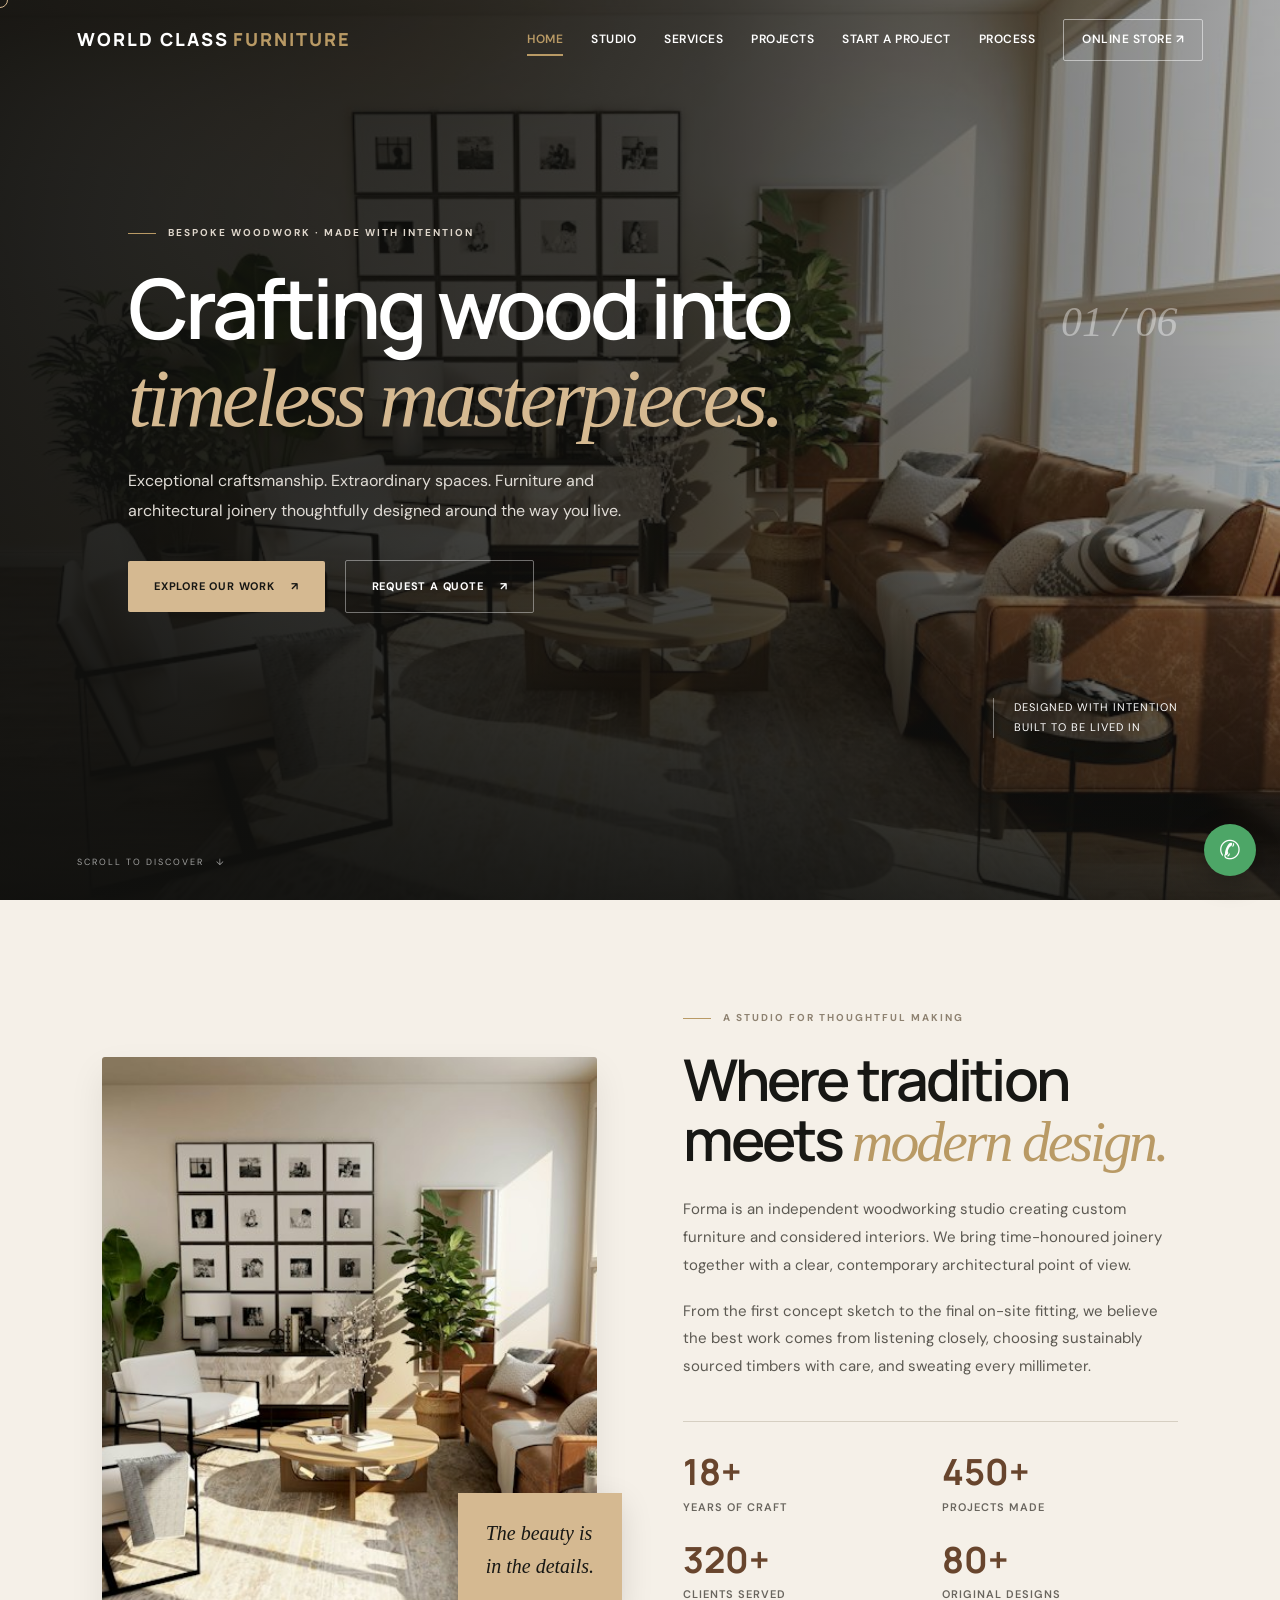
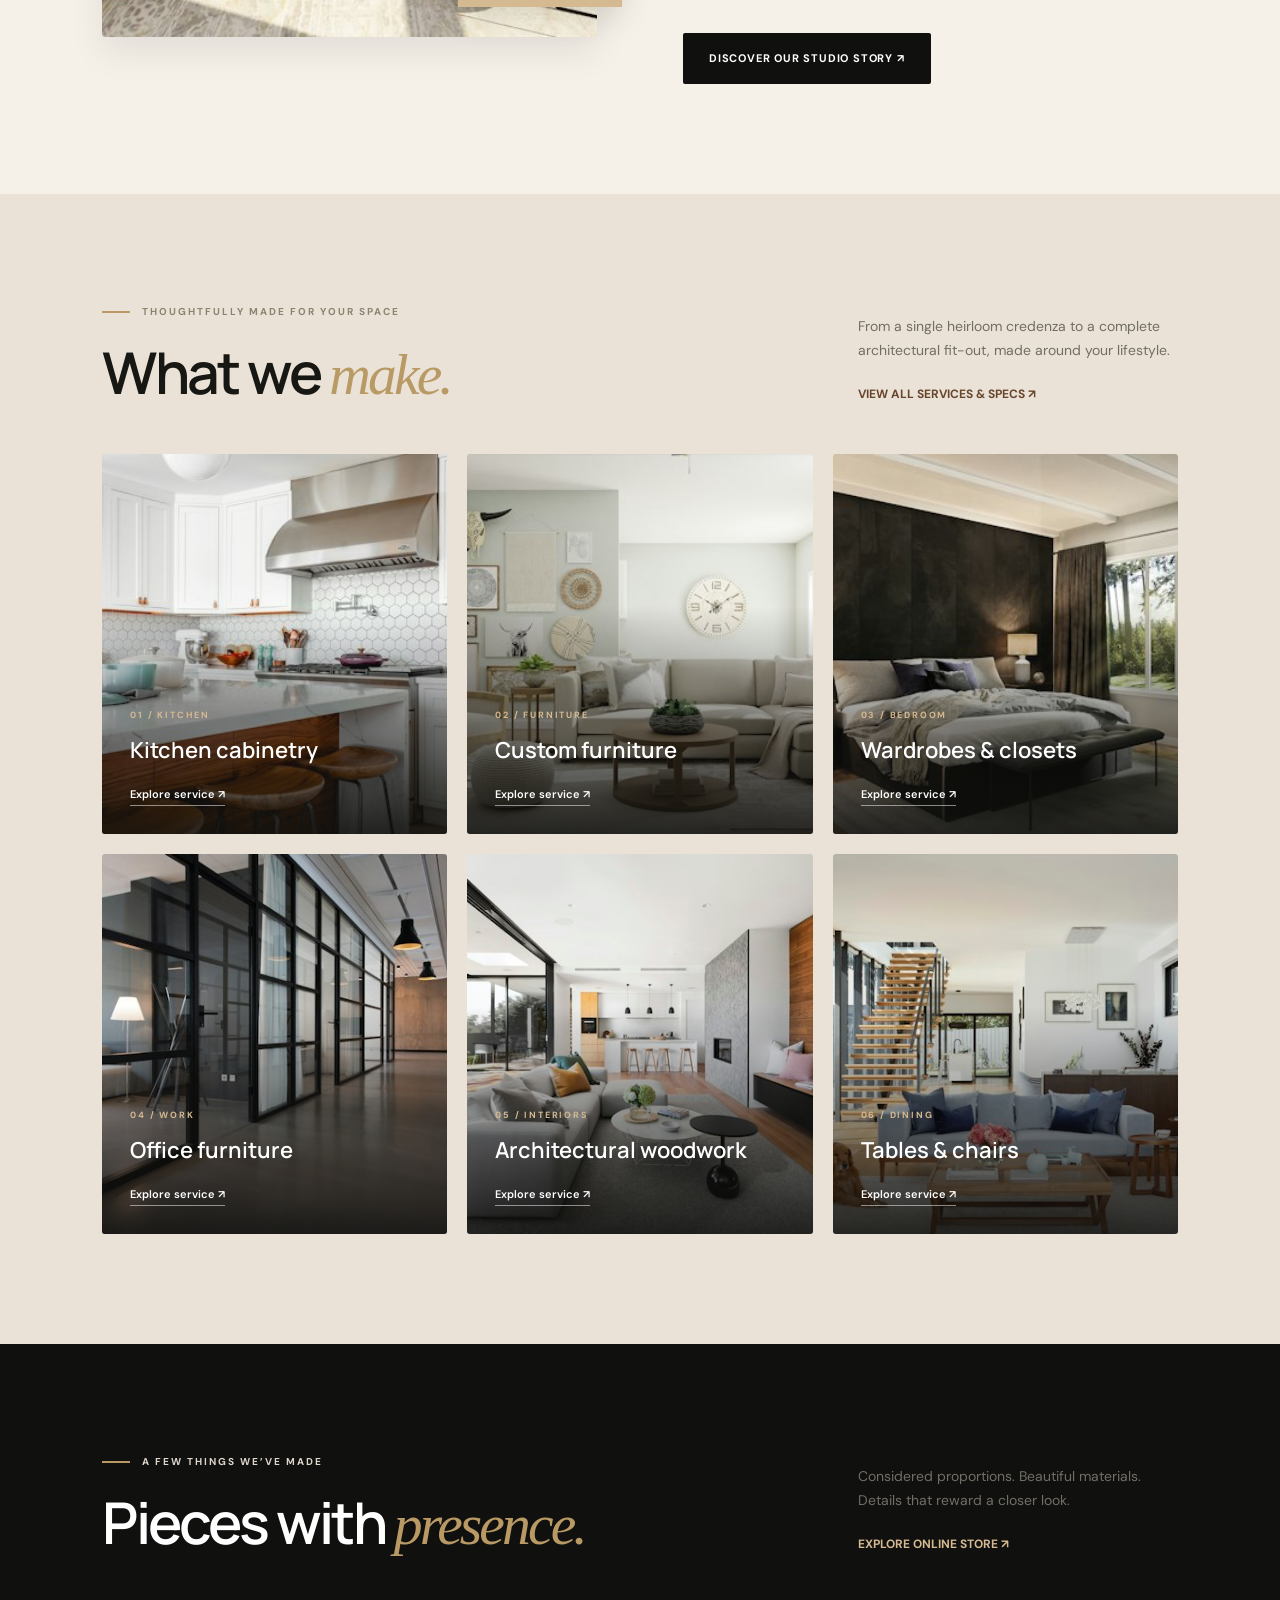
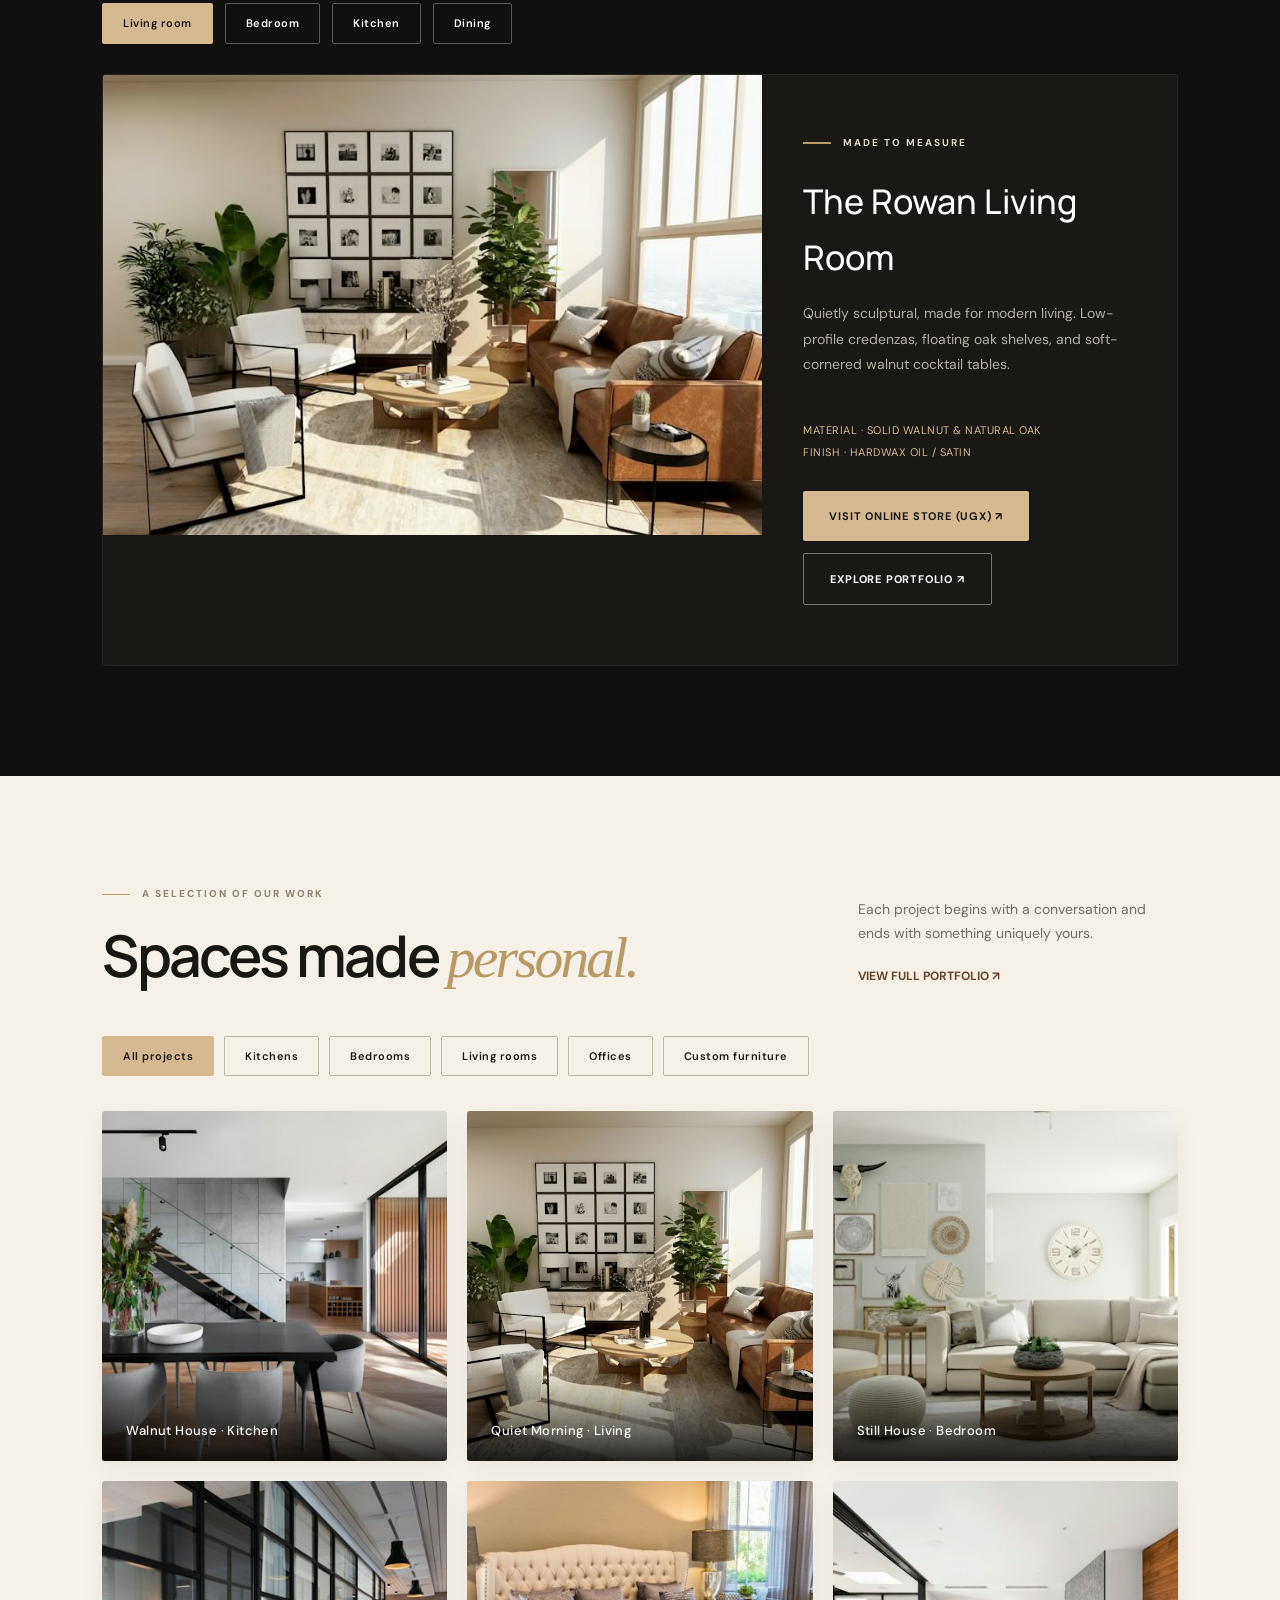
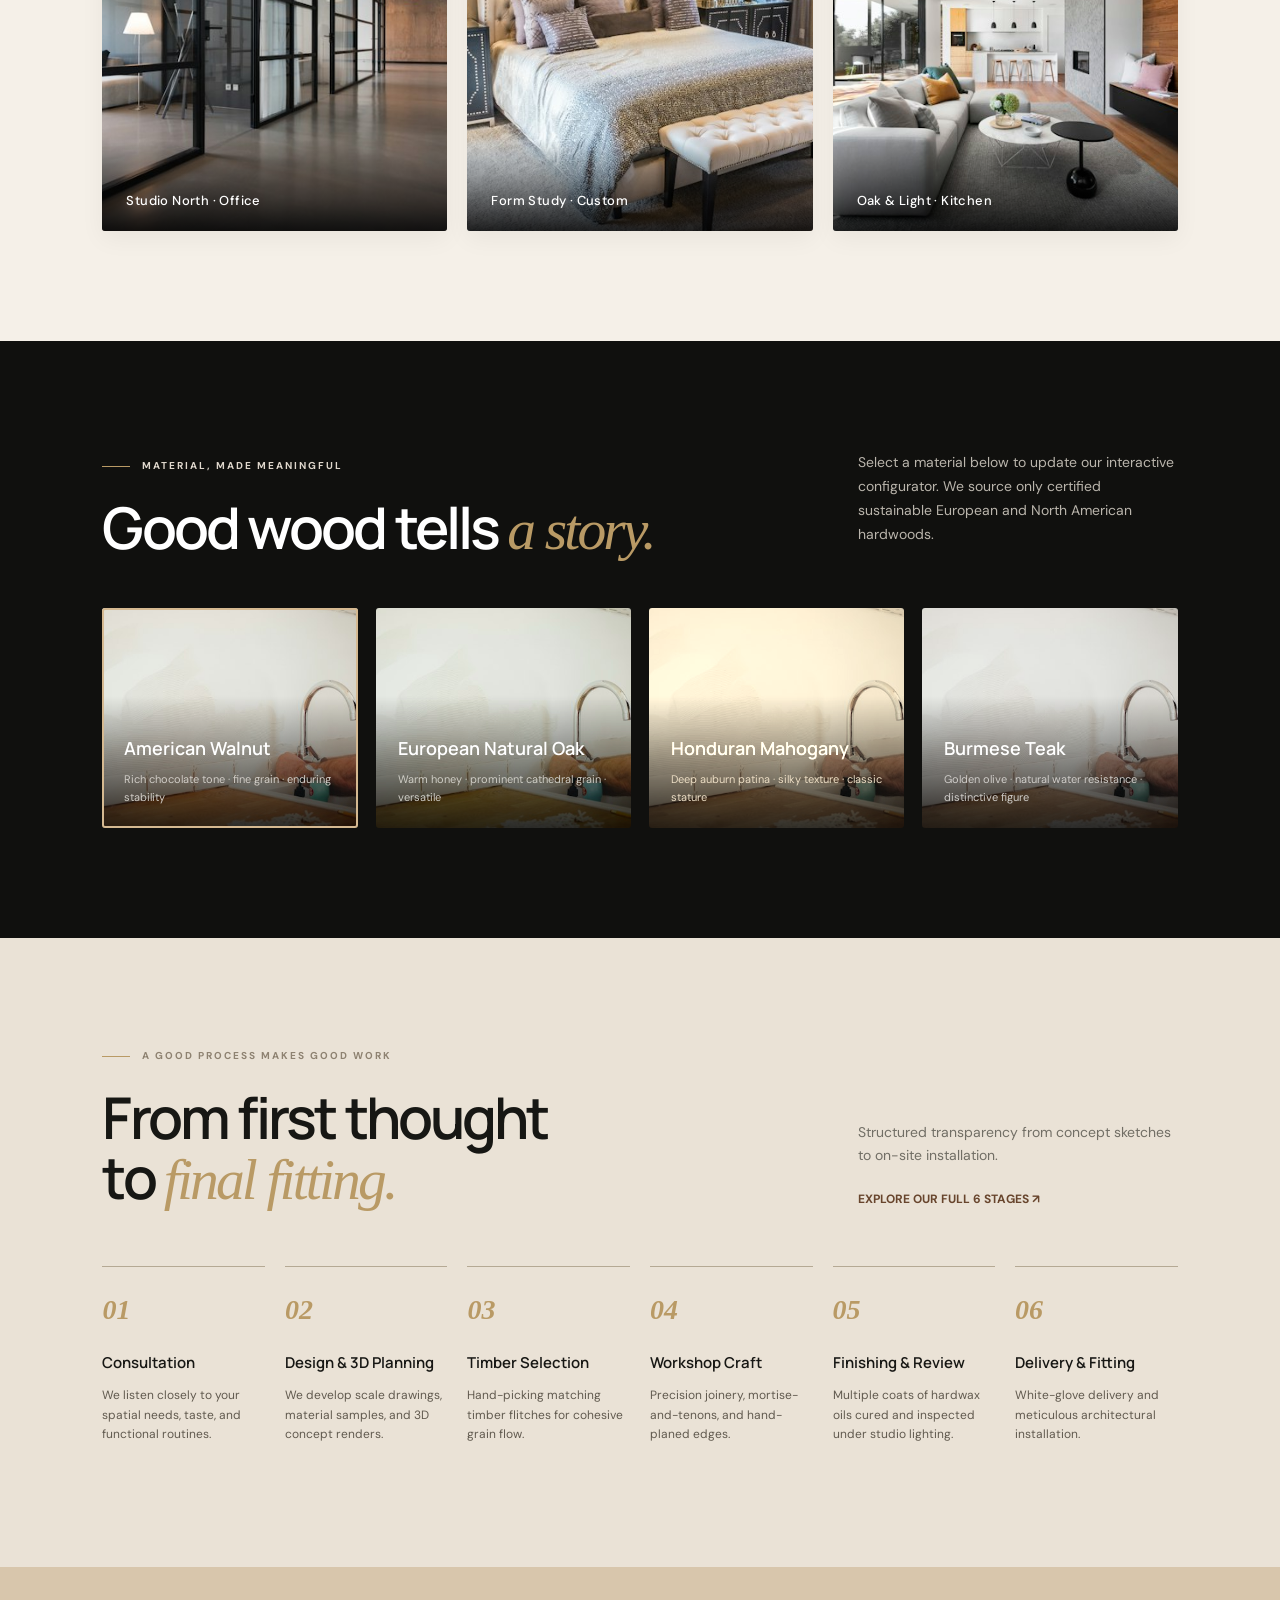
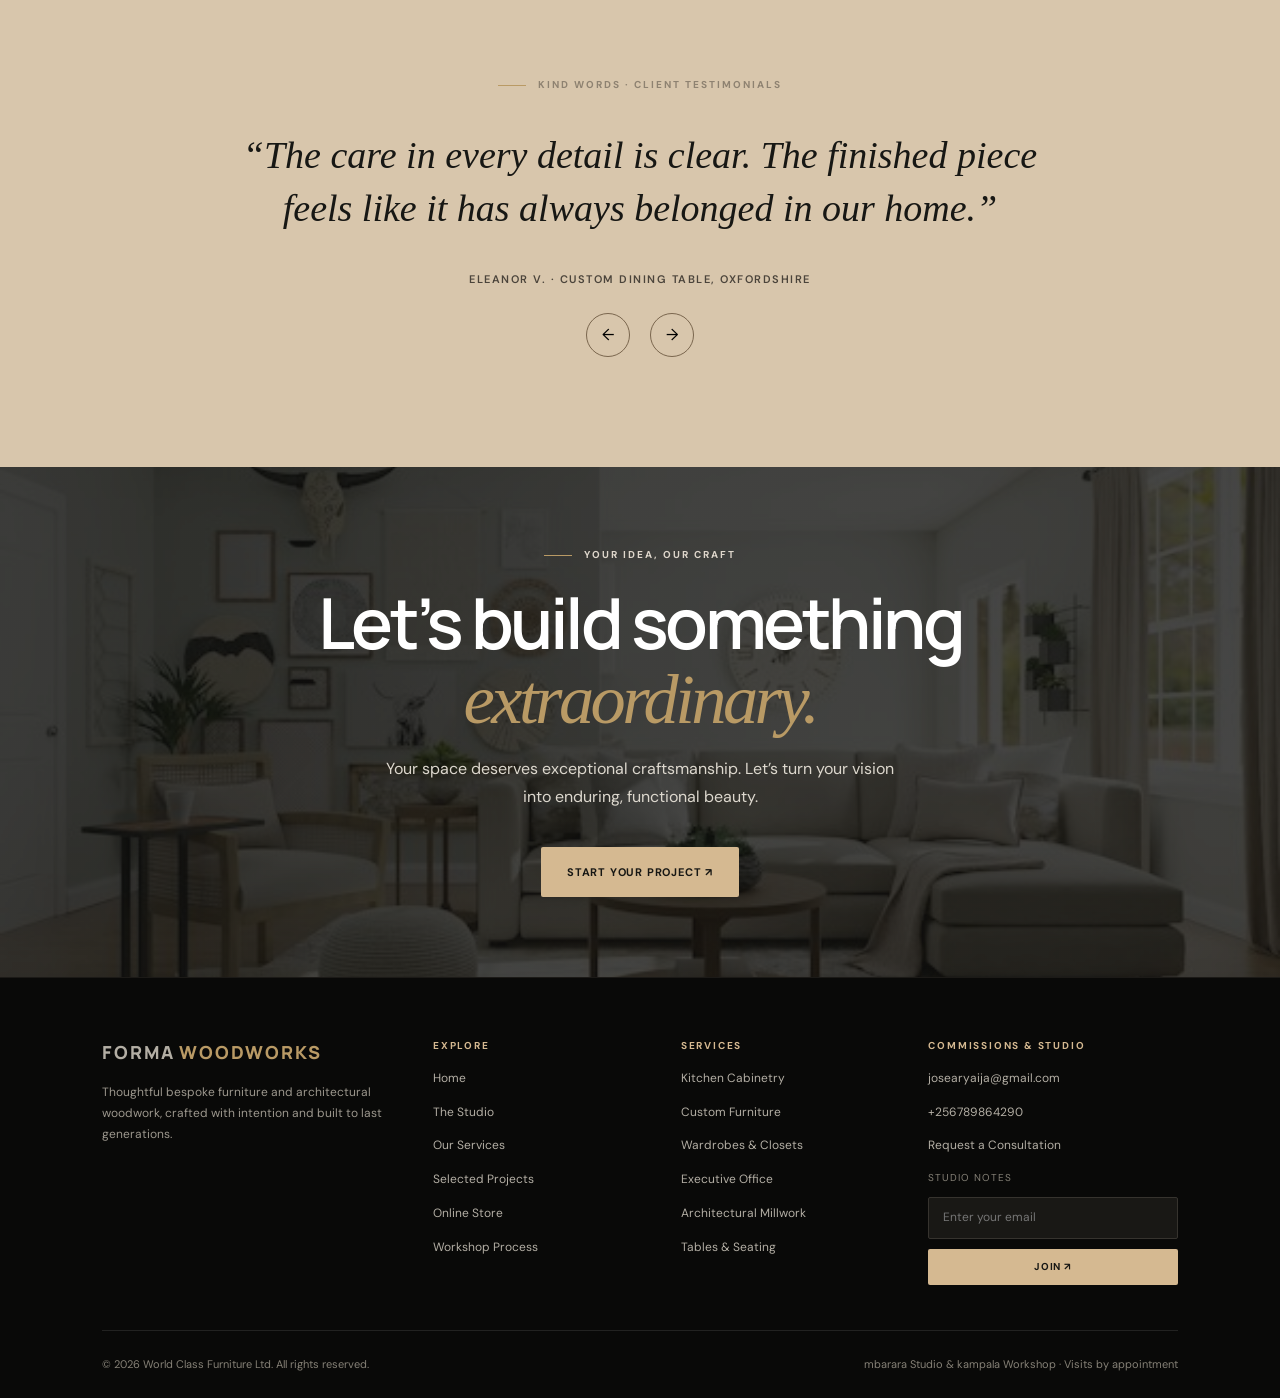
==== commit ef048123: "vool" ====
--- a/index.html
+++ b/index.html
@@ -4,9 +4,9 @@
   <meta charset="utf-8">
   <meta name="viewport" content="width=device-width,initial-scale=1">
   <meta name="description" content="Bespoke furniture and architectural woodwork, thoughtfully designed and made to last.">
-  <meta property="og:title" content="Forma Woodworks — Made with intention">
+  <meta property="og:title" content="World Class Furniture — Made with intention">
   <meta property="og:description" content="Bespoke furniture, considered spaces, enduring craft.">
-  <title>Forma Woodworks — Bespoke Woodwork & Furniture Studio</title>
+  <title>World Class Furniture — Bespoke Woodwork & Furniture Studio</title>
   <link rel="preconnect" href="https://fonts.googleapis.com">
   <link rel="preconnect" href="https://fonts.gstatic.com" crossorigin>
   <link href="https://fonts.googleapis.com/css2?family=DM+Sans:wght@400;500;600;700&family=Manrope:wght@400;500;600;700;800&display=swap" rel="stylesheet">
@@ -18,17 +18,16 @@
 
   <!-- Main Navigation Header -->
   <header>
-    <a href="index.html" class="logo">FORMA <i>WOODWORKS</i></a>
+    <a href="index.html" class="logo">WORLD CLASS<i>FURNITURE</i></a>
     <button class="menu" aria-label="Toggle navigation menu">☰</button>
     <nav>
       <a href="index.html" class="active">Home</a>
       <a href="about.html">Studio</a>
       <a href="services.html">Services</a>
       <a href="projects.html">Projects</a>
-      <a href="collection.html">Collection</a>
-      <a href="store.html">Online Store</a>
+      <a href="contact.html">Start a project</a>
       <a href="process.html">Process</a>
-      <a class="quote-link" href="contact.html">Start a project ↗</a>
+      <a class="quote-link" href="store.html">Online Store ↗</a>
     </nav>
   </header>
 
@@ -146,7 +145,7 @@
         </div>
         <div>
           <p>Considered proportions. Beautiful materials. Details that reward a closer look.</p>
-          <a href="collection.html" style="font-size:12px; font-weight:700; color:var(--oak); display:inline-block; margin-top:8px;">EXPLORE 3D COLLECTION STUDIO ↗</a>
+          <a href="store.html" style="font-size:12px; font-weight:700; color:var(--oak); display:inline-block; margin-top:8px;">EXPLORE ONLINE STORE ↗</a>
         </div>
       </div>
       <div class="tabs">
@@ -164,7 +163,7 @@
           <div class="material">MATERIAL · SOLID WALNUT & NATURAL OAK<br>FINISH · HARDWAX OIL / SATIN</div>
           <div style="display:flex; gap:12px; flex-wrap:wrap;">
             <a href="store.html" class="btn">VISIT ONLINE STORE (UGX) ↗</a>
-            <a href="collection.html" class="btn outline">VIEW 3D CUSTOMIZER ↗</a>
+            <a href="projects.html" class="btn outline">EXPLORE PORTFOLIO ↗</a>
           </div>
         </div>
       </div>
@@ -324,7 +323,6 @@
         <a href="about.html">The Studio</a>
         <a href="services.html">Our Services</a>
         <a href="projects.html">Selected Projects</a>
-        <a href="collection.html">Furniture Collection</a>
         <a href="store.html">Online Store</a>
         <a href="process.html">Workshop Process</a>
       </div>
@@ -339,8 +337,8 @@
       </div>
       <div>
         <b>COMMISSIONS & STUDIO</b>
-        <a href="mailto:hello@formawood.example">hello@formawood.example</a>
-        <a href="tel:+442079460123">+44 (0) 20 7946 0123</a>
+        <a href="mailto:josearyaija@gmail.com">josearyaija@gmail.com</a>
+        <a href="tel:+256789864290">+256789864290</a>
         <a href="contact.html">Request a Consultation</a>
         <form id="newsletter">
           <label style="font-size:10px;text-transform:uppercase;color:#858076;letter-spacing:1px;">Studio Notes</label>
@@ -350,12 +348,12 @@
       </div>
     </div>
     <div class="foot-bottom">
-      <span>© 2026 Forma Woodworks Ltd. All rights reserved.</span>
-      <span>Clerkenwell Studio & Cotswolds Workshop · Visits by appointment</span>
+      <span>© 2026 World Class Furniture Ltd. All rights reserved.</span>
+      <span>mbarara Studio & kampala Workshop · Visits by appointment</span>
     </div>
   </footer>
 
-  <a class="whats" href="https://wa.me/442079460123?text=Hello%2C%20I%27d%20like%20to%20discuss%20a%20custom%20woodworking%20project" target="_blank" rel="noopener" aria-label="WhatsApp">✆</a>
+  <a class="whats" href="https://wa.me/256789864290?text=Hello%2C%20I%27d%20like%20to%20discuss%20a%20custom%20woodworking%20project" target="_blank" rel="noopener" aria-label="WhatsApp">✆</a>
   <button class="top" aria-label="Back to top">↑</button>
 
   <div class="modal" id="modal">
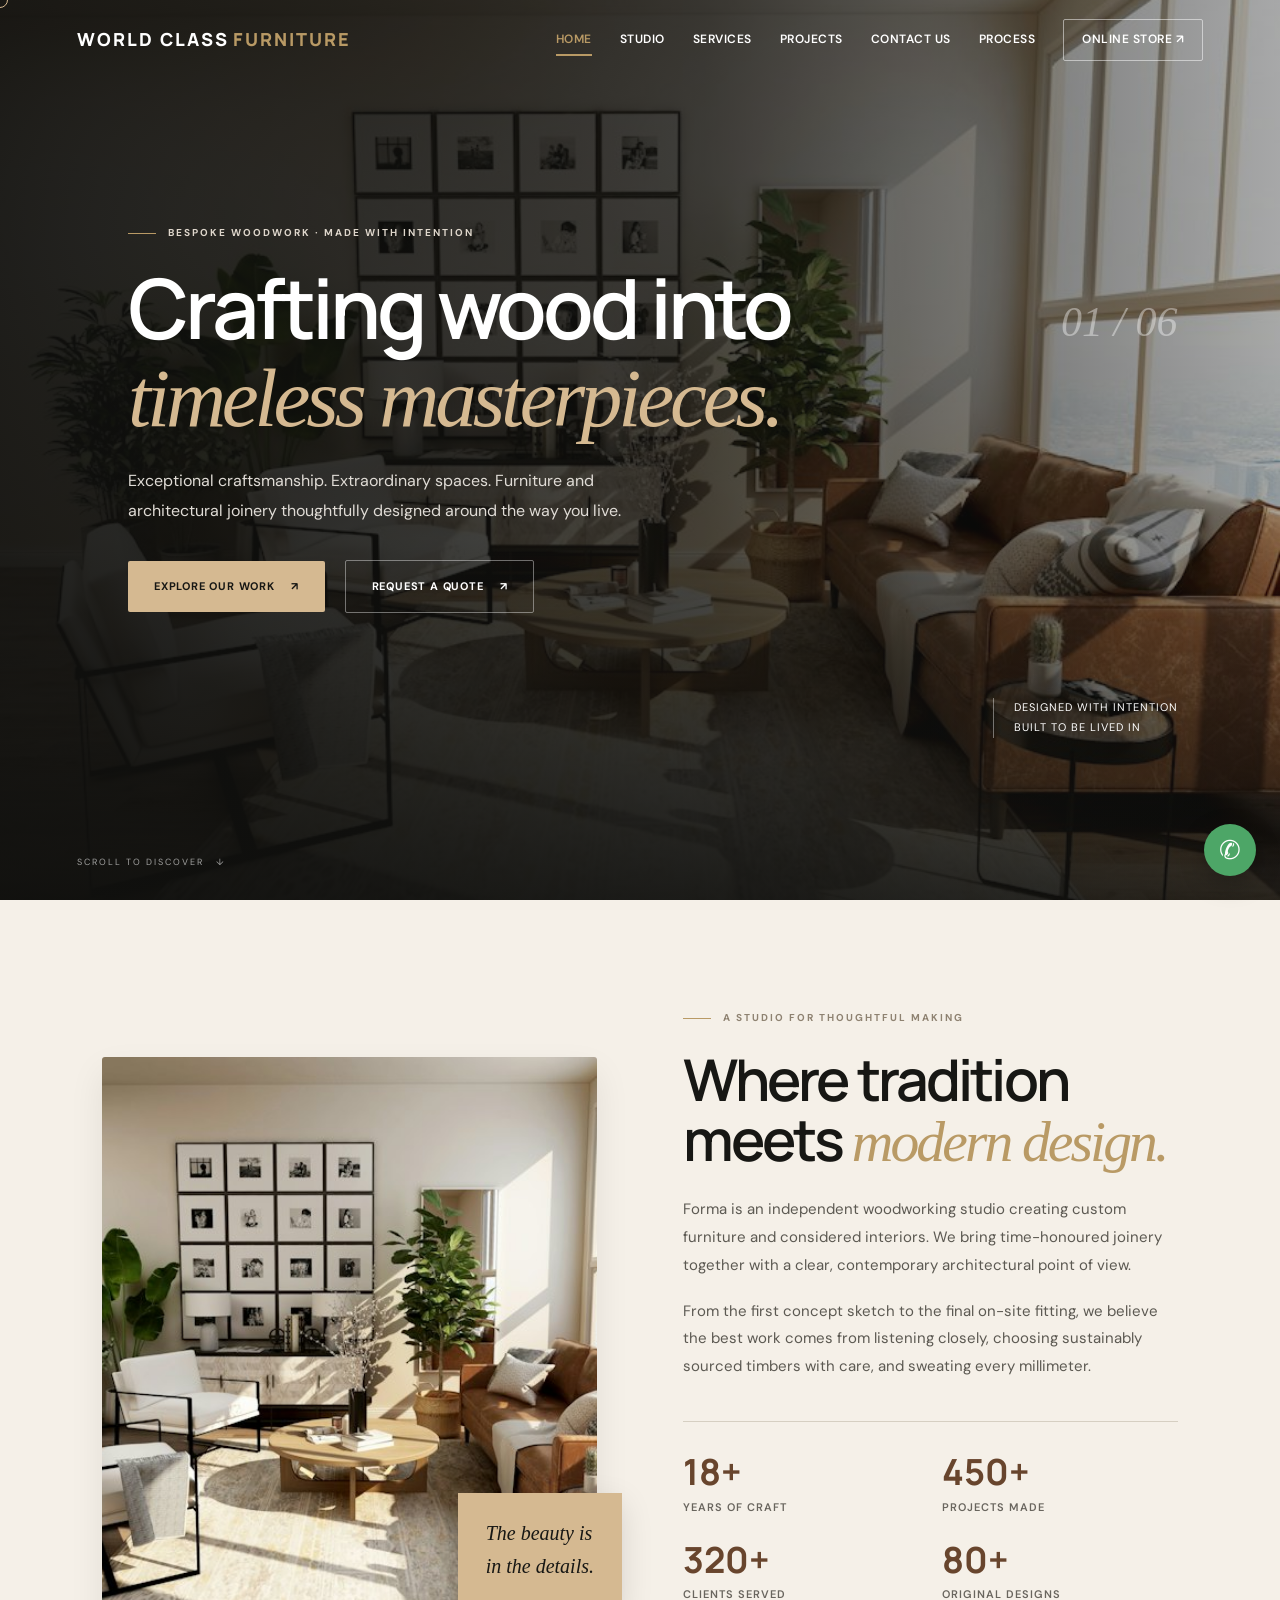
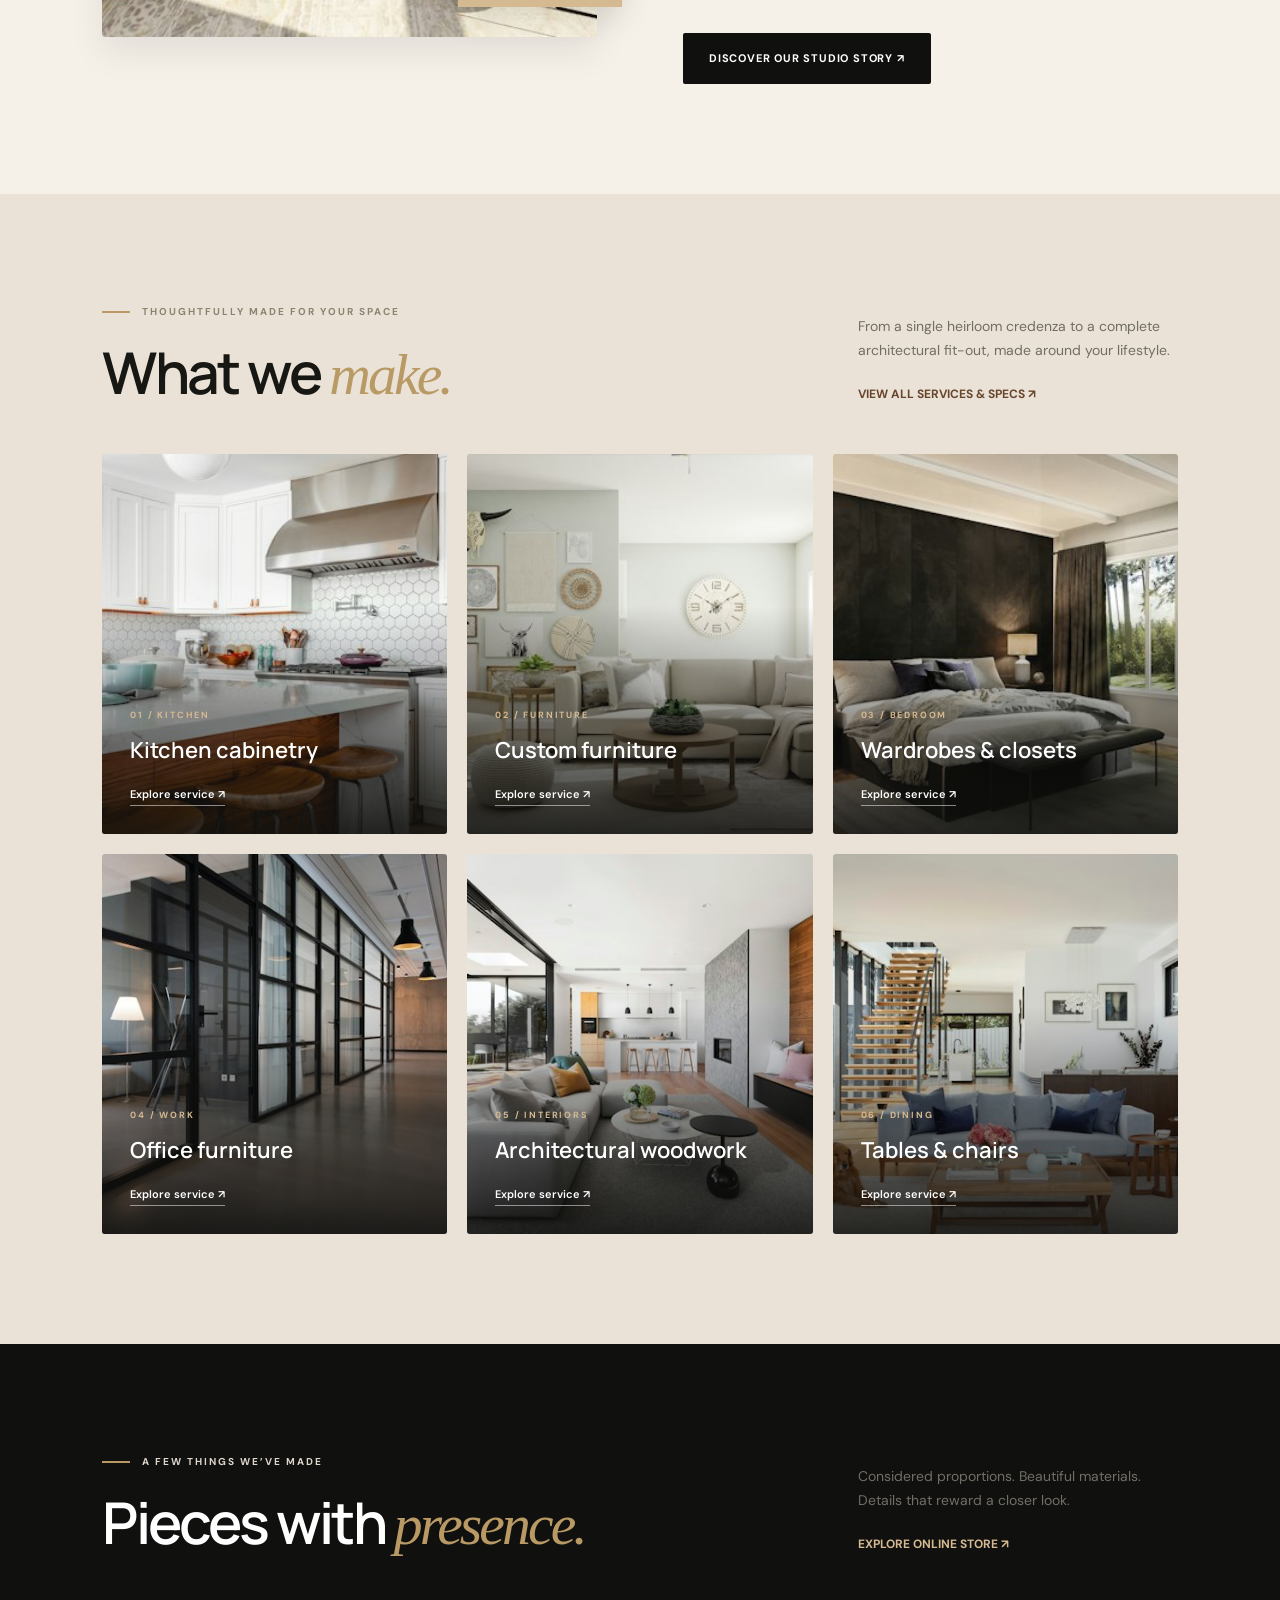
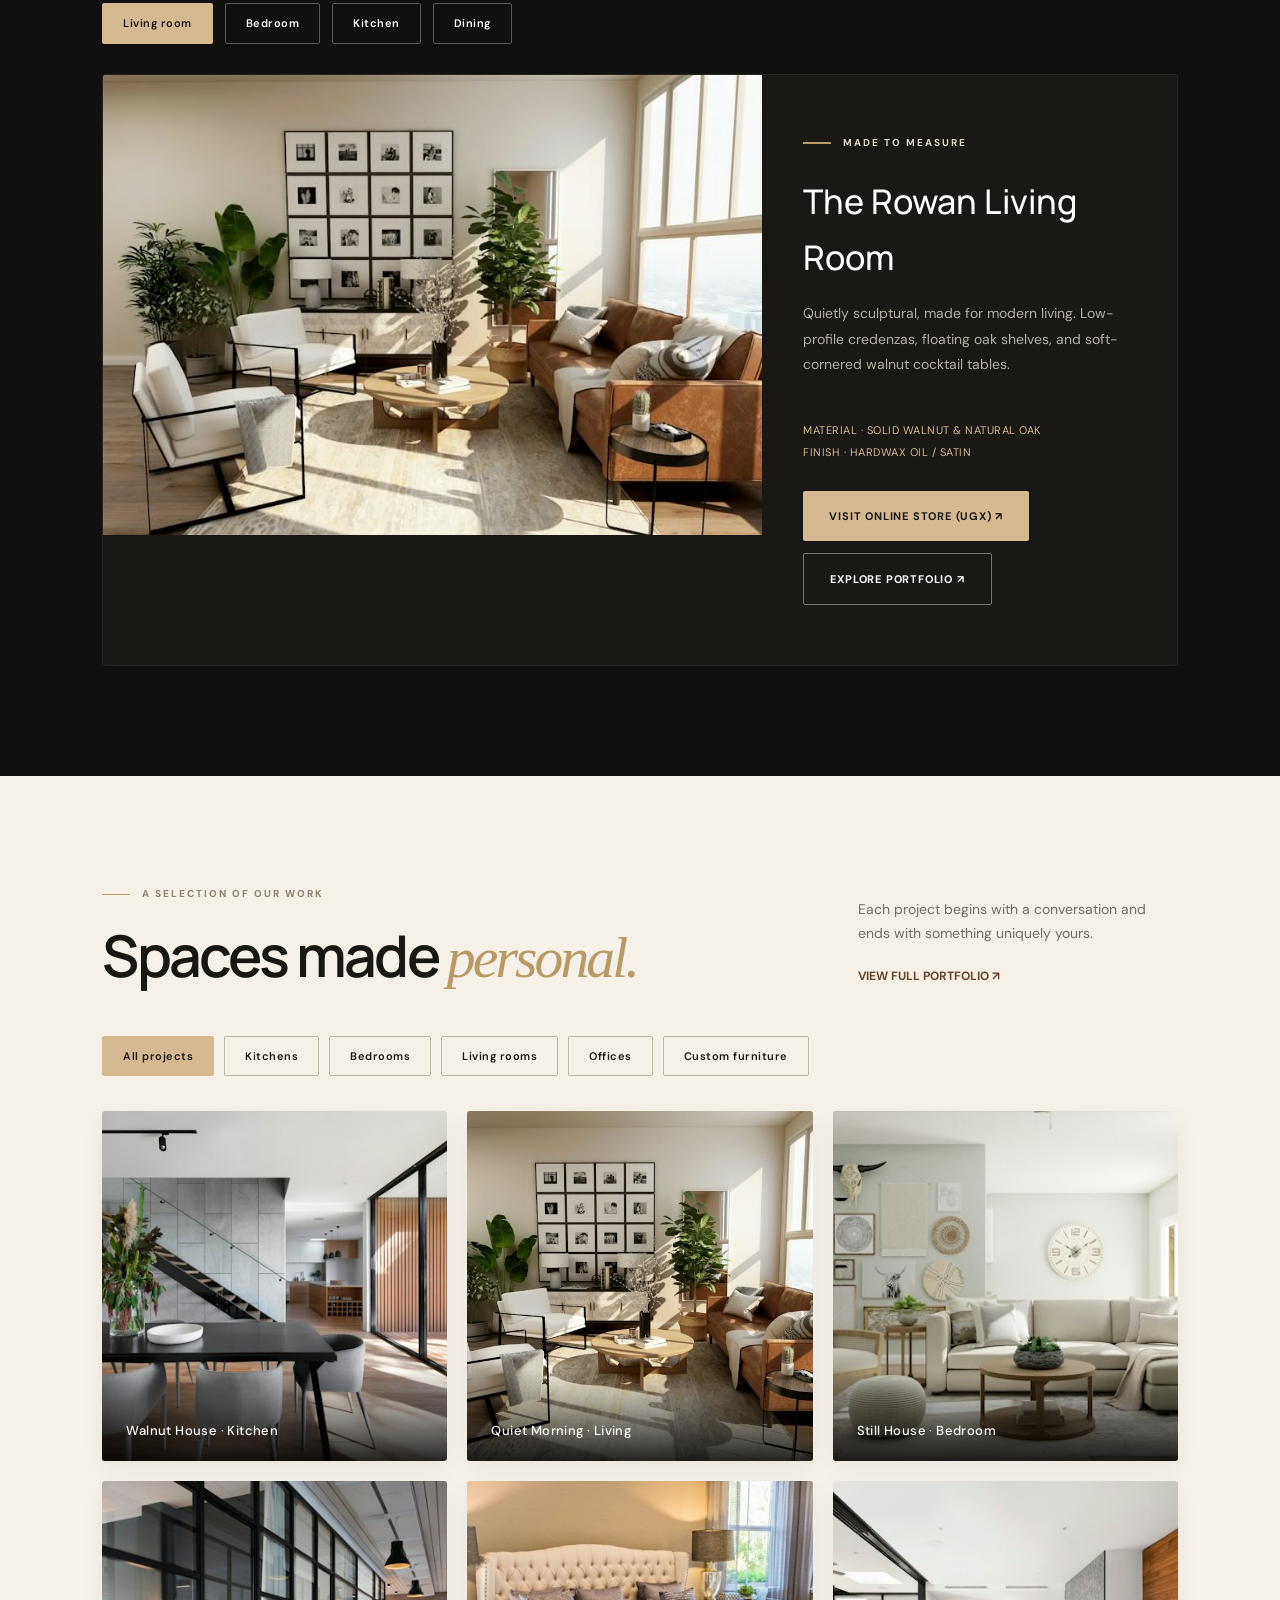
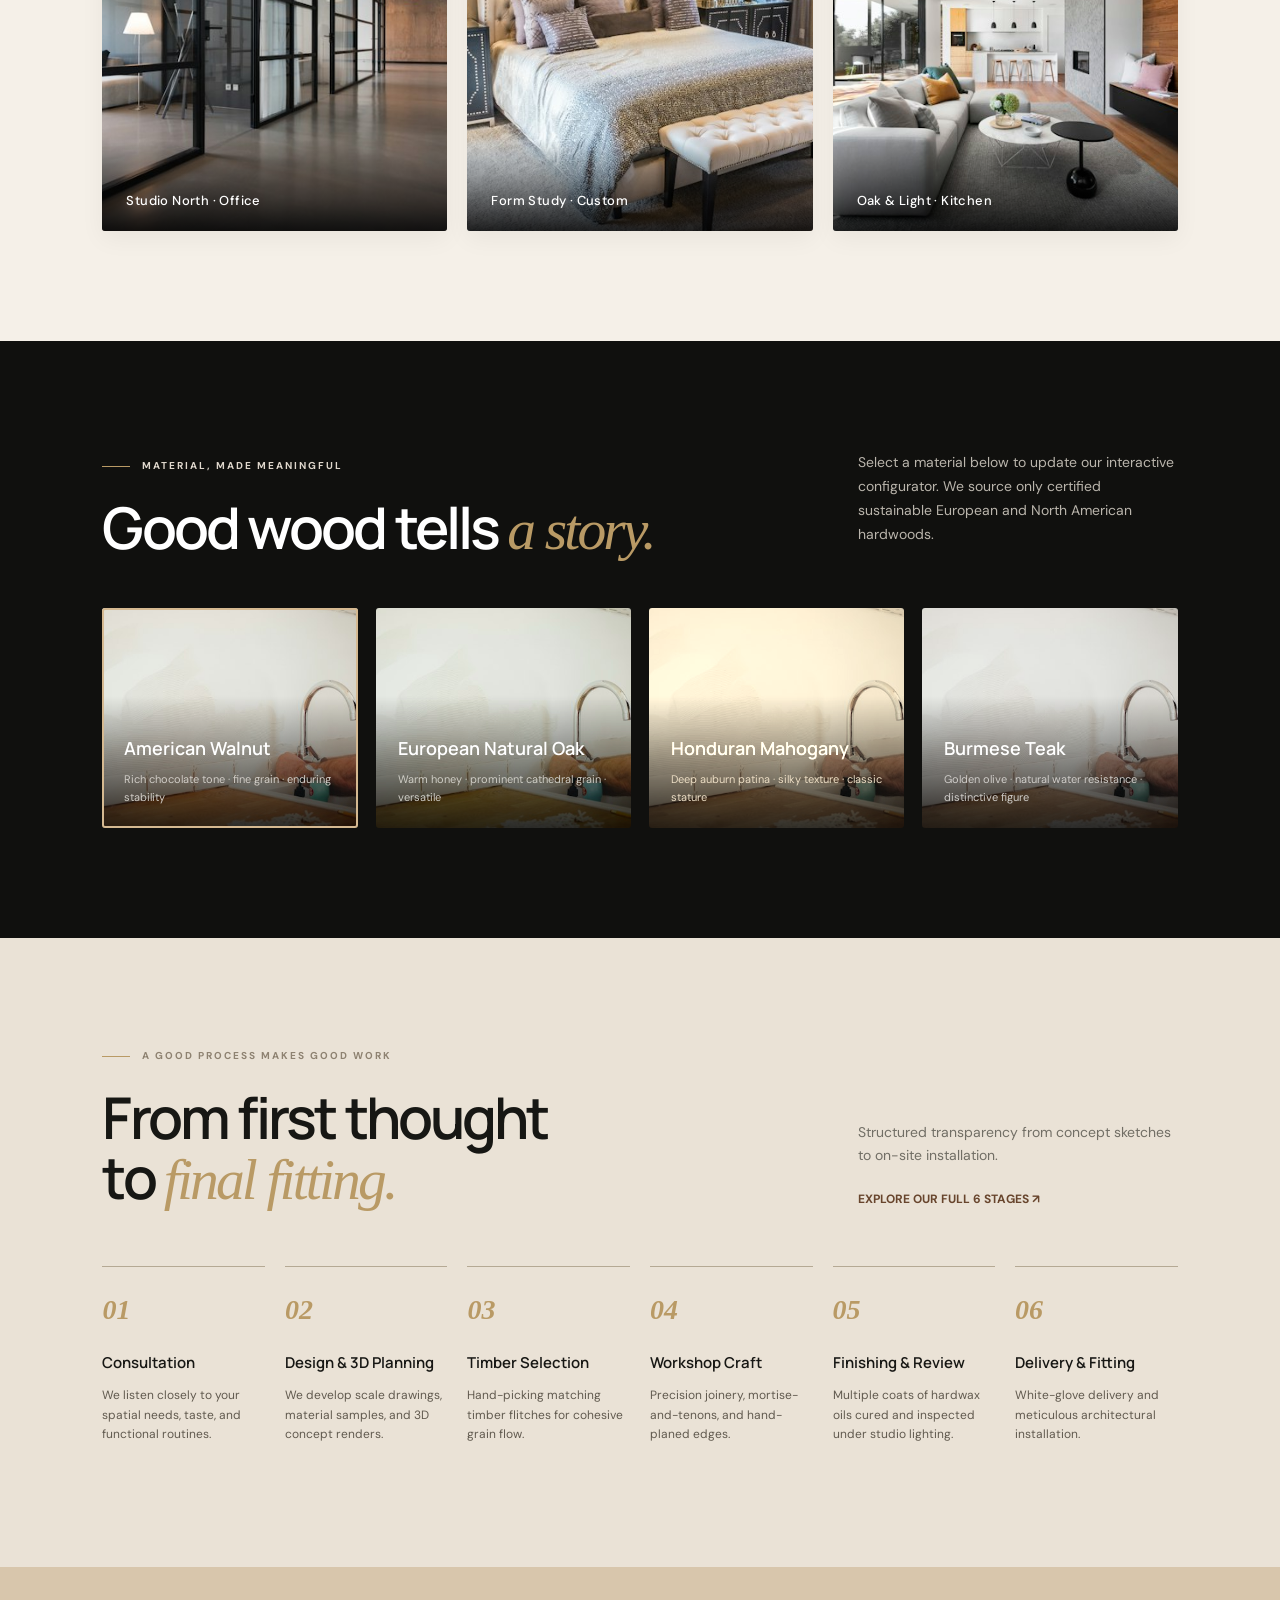
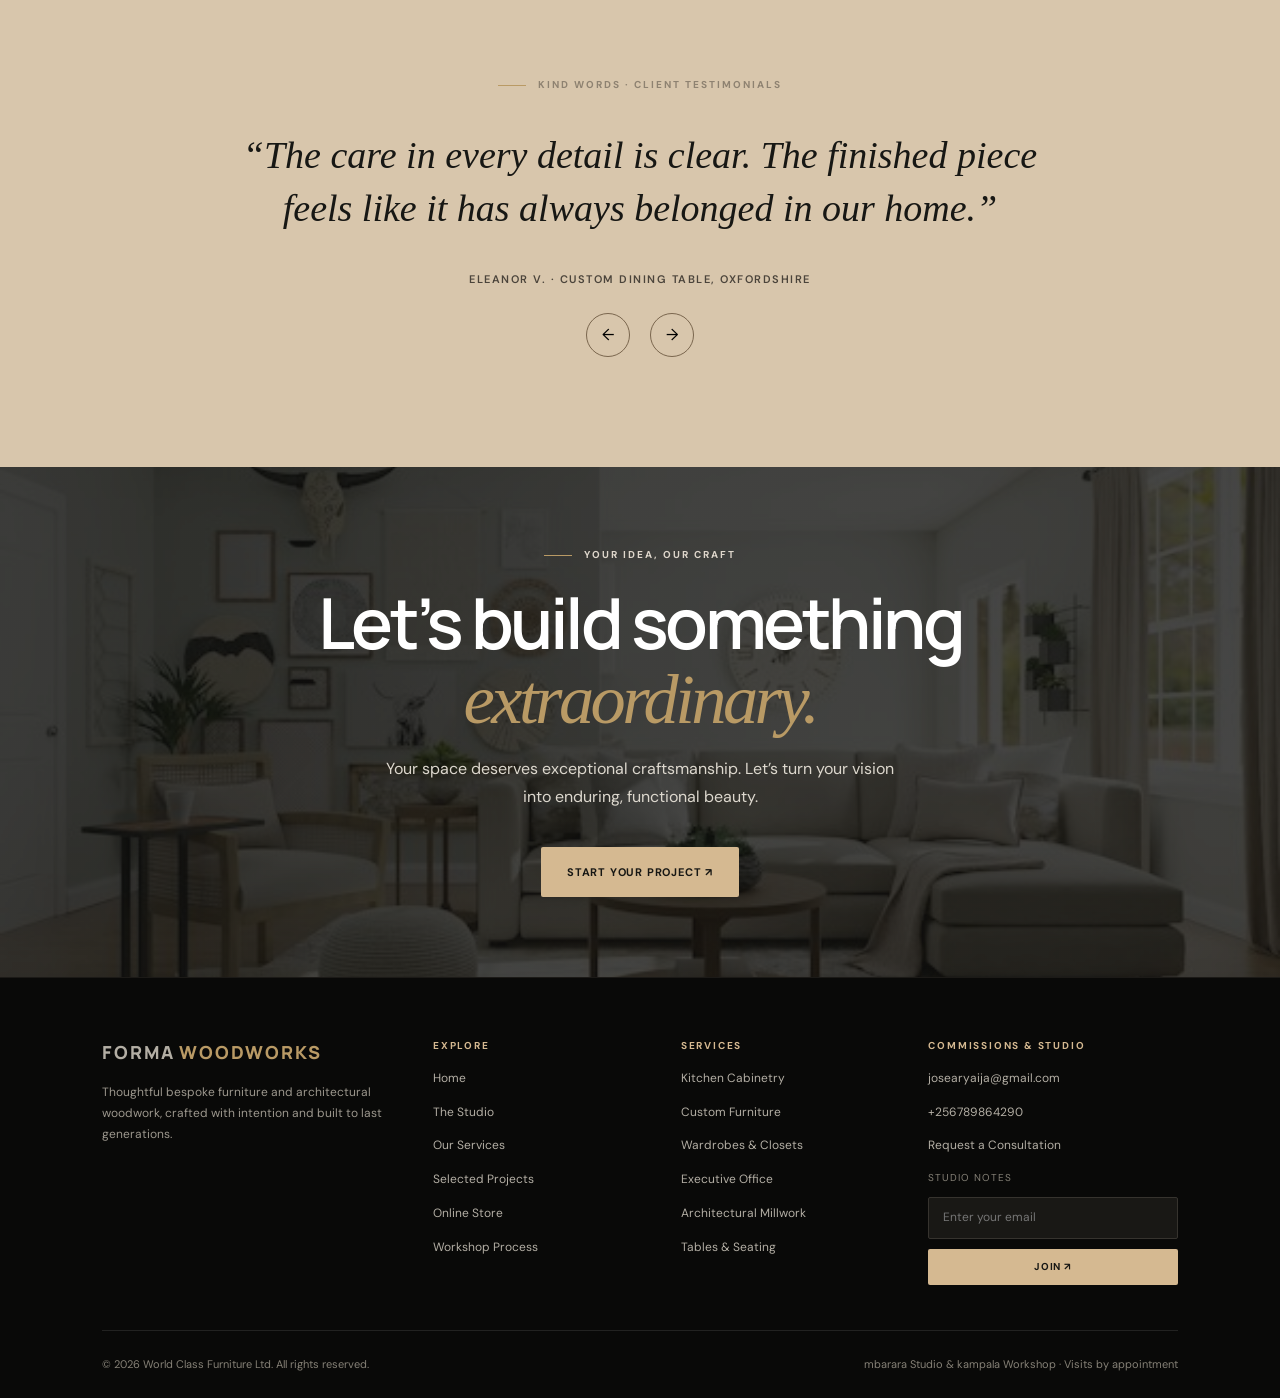
==== commit af66e49e: "f" ====
--- a/index.html
+++ b/index.html
@@ -16,7 +16,6 @@
   <div class="bar"></div>
   <div class="cursor"></div>
 
-  <!-- Main Navigation Header -->
   <header>
     <a href="index.html" class="logo">WORLD CLASS<i>FURNITURE</i></a>
     <button class="menu" aria-label="Toggle navigation menu">☰</button>
@@ -25,14 +24,13 @@
       <a href="about.html">Studio</a>
       <a href="services.html">Services</a>
       <a href="projects.html">Projects</a>
-      <a href="contact.html">Start a project</a>
+      <a href="contact.html">contact us</a>
       <a href="process.html">Process</a>
       <a class="quote-link" href="store.html">Online Store ↗</a>
     </nav>
   </header>
 
   <main>
-    <!-- Hero Section -->
     <section class="hero" id="home">
       <div class="overlay"></div>
       <div class="hero-content">
@@ -49,7 +47,6 @@
       <div class="scroll">SCROLL TO DISCOVER &nbsp; ↓</div>
     </section>
 
-    <!-- Studio / About Teaser Section -->
     <section class="about section" id="about">
       <div class="about-photo">
         <img loading="lazy" src="images/about-studio.jpg" alt="Carefully crafted wood furniture in a serene interior">
@@ -71,8 +68,6 @@
         </div>
       </div>
     </section>
-
-    <!-- Services Overview Section -->
     <section class="services section section-muted" id="services">
       <div class="headrow">
         <div>
@@ -136,7 +131,6 @@
       </div>
     </section>
 
-    <!-- Showroom & Collection Preview -->
     <section class="showroom section" id="showroom">
       <div class="headrow">
         <div>
@@ -169,7 +163,6 @@
       </div>
     </section>
 
-    <!-- Portfolio Highlights -->
     <section class="portfolio section" id="projects">
       <div class="headrow">
         <div>
@@ -216,8 +209,6 @@
         </div>
       </div>
     </section>
-
-    <!-- Materials Section -->
     <section class="materials section section-dark">
       <div class="headrow">
         <div>
@@ -241,8 +232,6 @@
         </div>
       </div>
     </section>
-
-    <!-- Process Section Teaser -->
     <section class="process section section-muted" id="process">
       <div class="headrow">
         <div>
@@ -288,7 +277,6 @@
       </div>
     </section>
 
-    <!-- Reviews Section -->
     <section class="reviews section">
       <div class="eyebrow" style="justify-content:center">KIND WORDS · CLIENT TESTIMONIALS</div>
       <blockquote id="review">“The care in every detail is clear. The finished piece feels like it has always belonged in our home.”</blockquote>
@@ -299,7 +287,6 @@
       </div>
     </section>
 
-    <!-- CTA Banner -->
     <section class="cta">
       <div>
         <div class="eyebrow light" style="justify-content:center">YOUR IDEA, OUR CRAFT</div>
@@ -310,7 +297,6 @@
     </section>
   </main>
 
-  <!-- Universal Footer -->
   <footer class="footer">
     <div class="foot-top">
       <div>
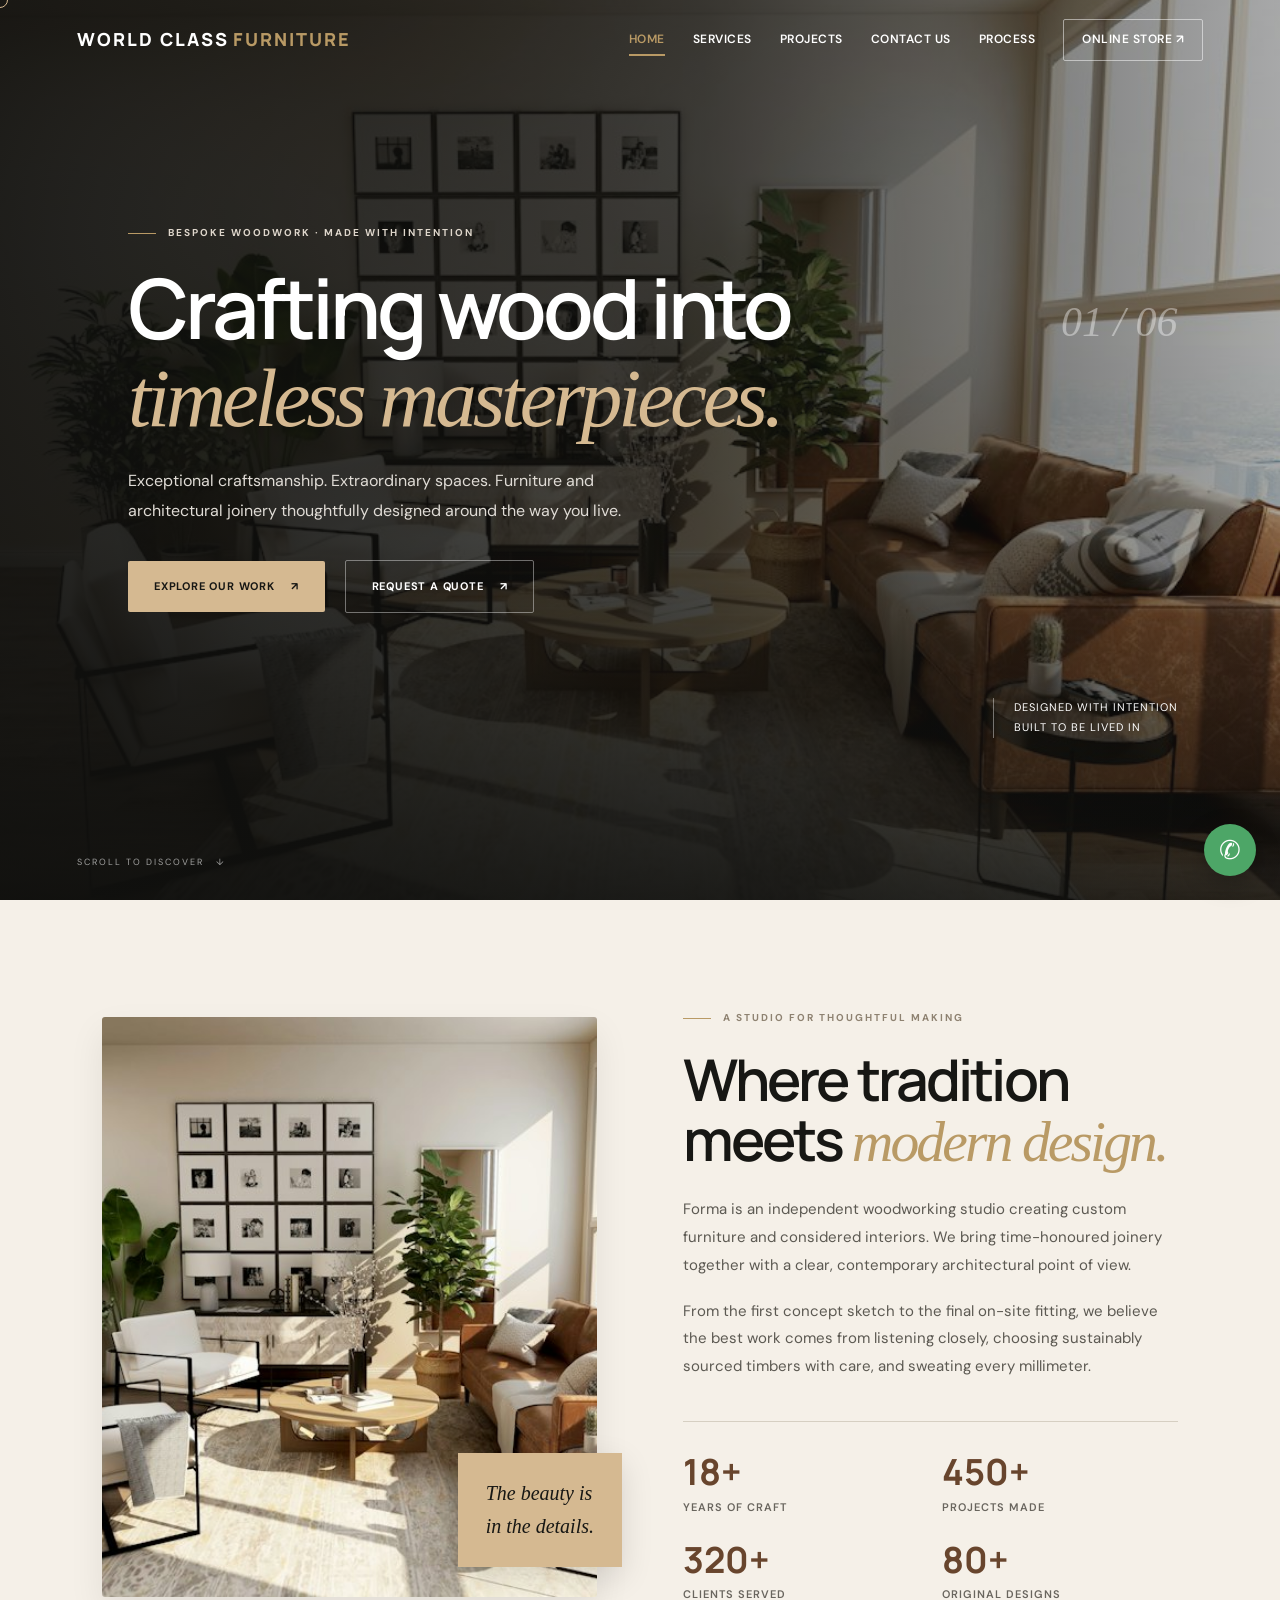
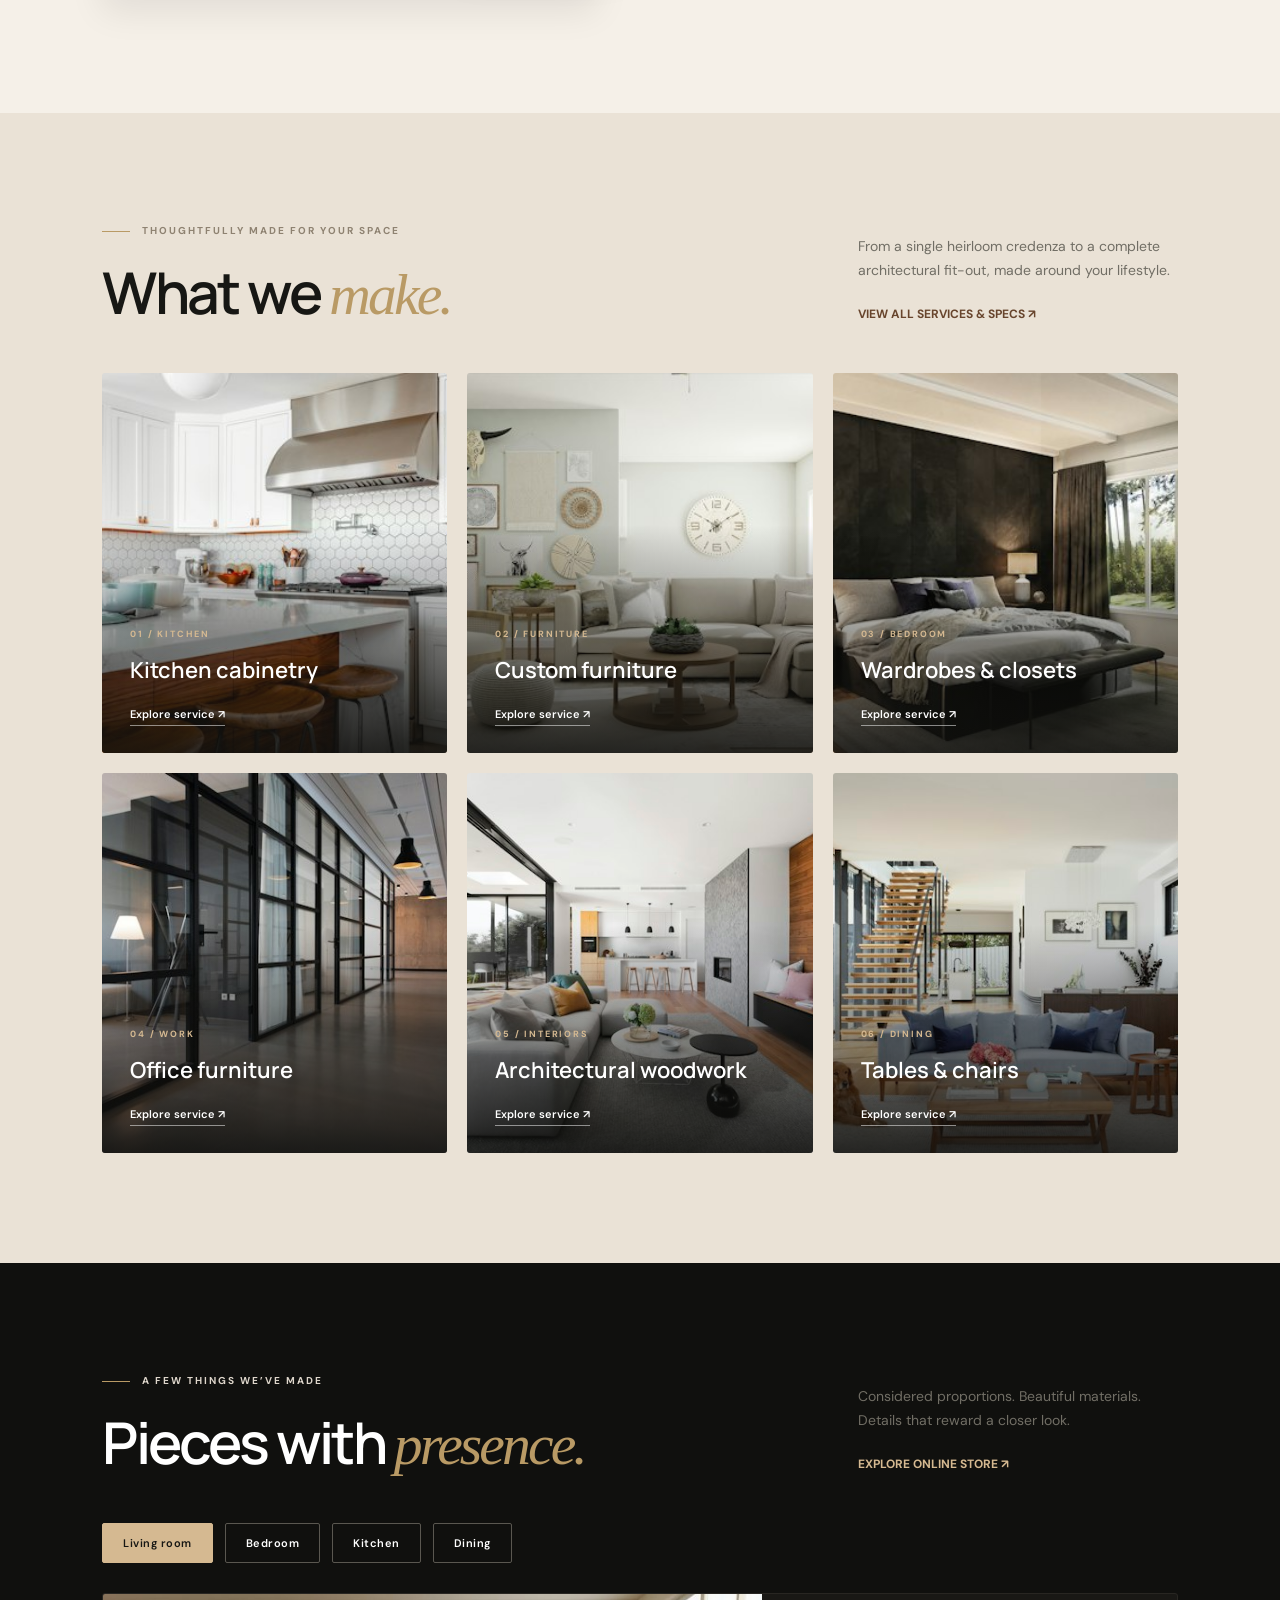
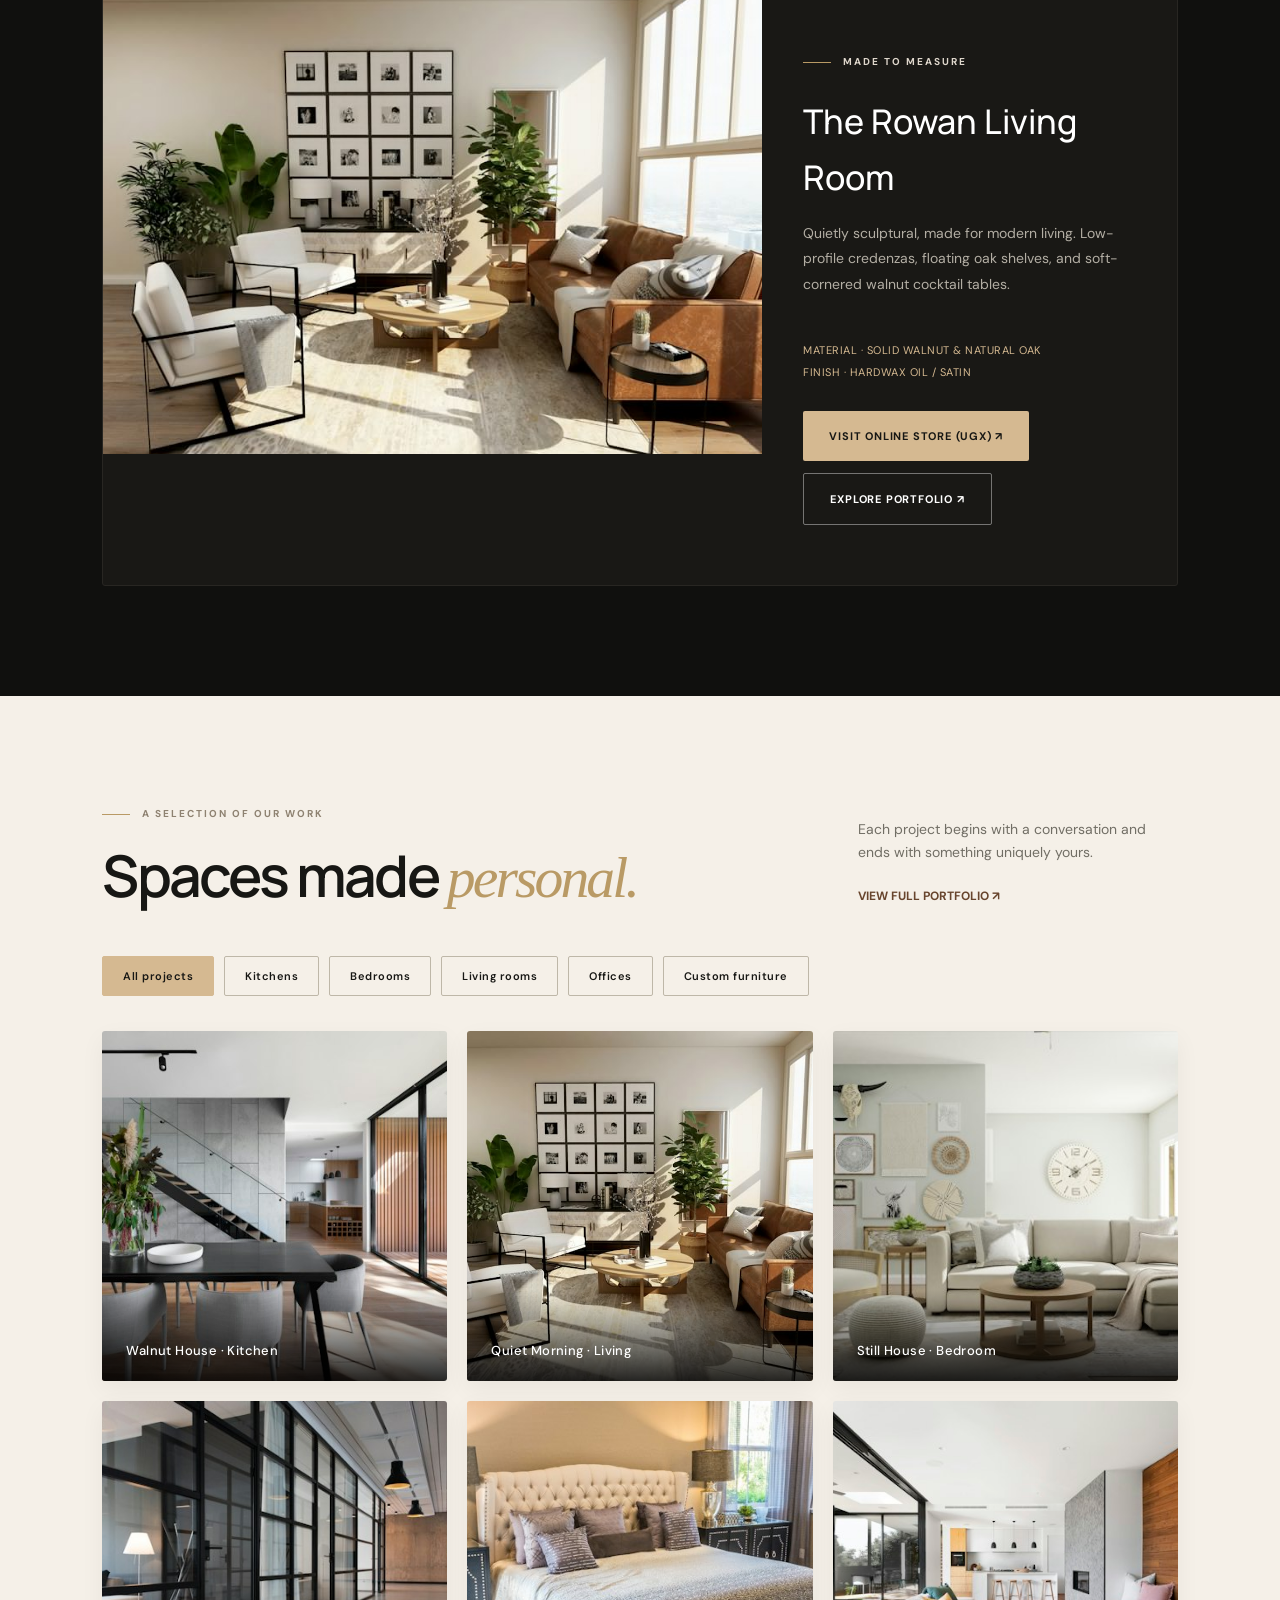
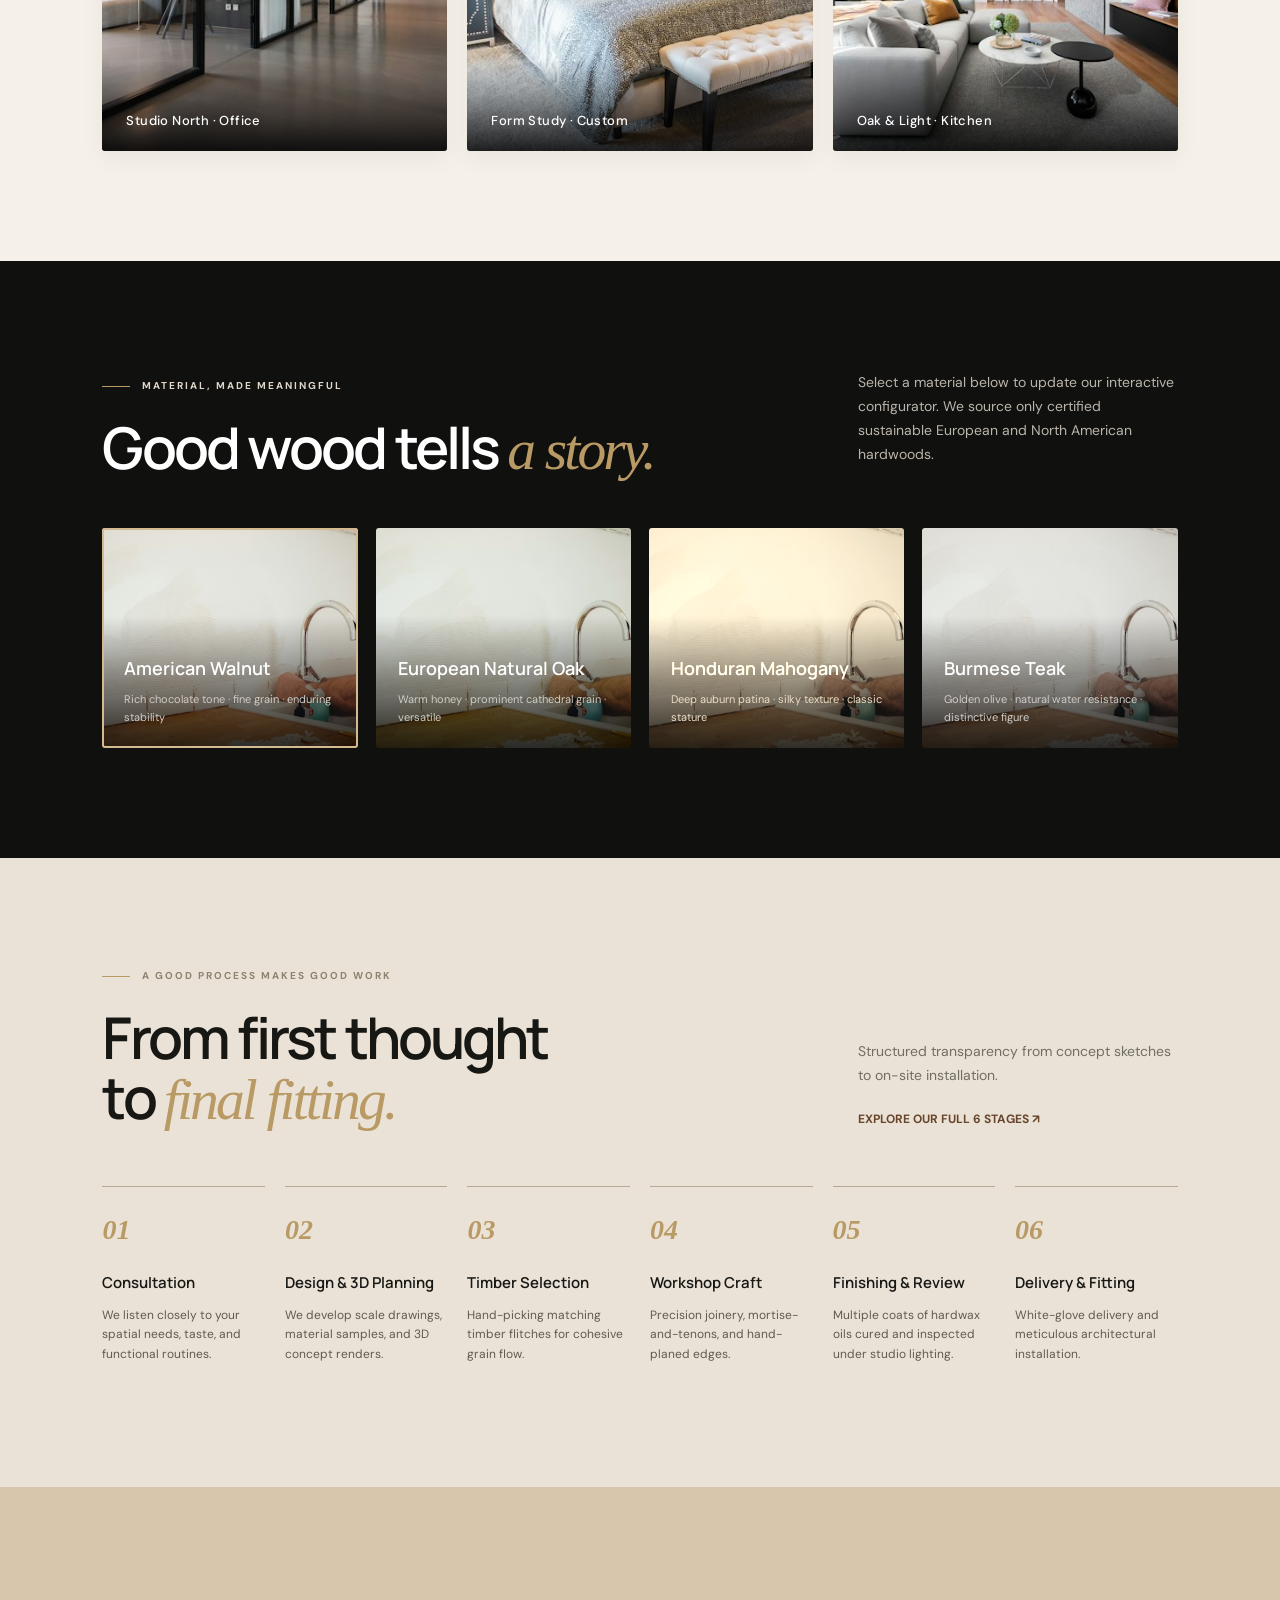
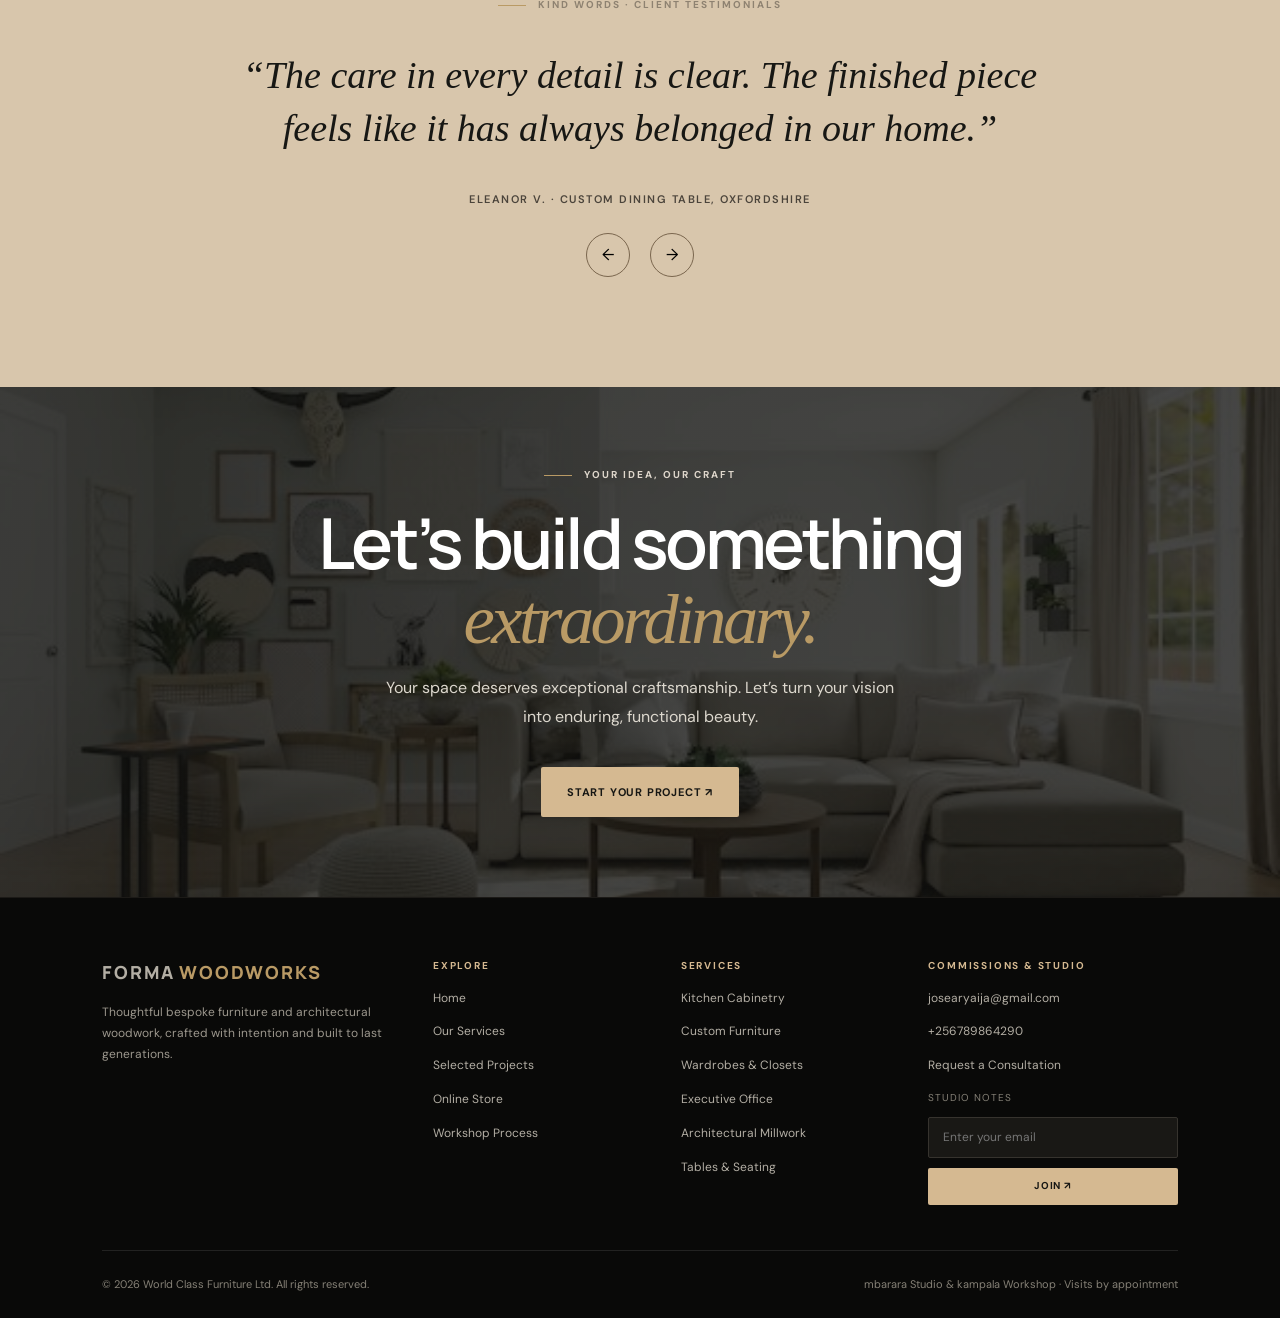
==== commit 9f5dd1e9: "g" ====
--- a/index.html
+++ b/index.html
@@ -21,7 +21,6 @@
     <button class="menu" aria-label="Toggle navigation menu">☰</button>
     <nav>
       <a href="index.html" class="active">Home</a>
-      <a href="about.html">Studio</a>
       <a href="services.html">Services</a>
       <a href="projects.html">Projects</a>
       <a href="contact.html">contact us</a>
@@ -63,9 +62,6 @@
           <div><b>320+</b><span>Clients served</span></div>
           <div><b>80+</b><span>Original designs</span></div>
         </div>
-        <div style="margin-top: 30px;">
-          <a href="about.html" class="btn btn-dark">DISCOVER OUR STUDIO STORY ↗</a>
-        </div>
       </div>
     </section>
     <section class="services section section-muted" id="services">
@@ -306,7 +302,6 @@
       <div>
         <b>EXPLORE</b>
         <a href="index.html">Home</a>
-        <a href="about.html">The Studio</a>
         <a href="services.html">Our Services</a>
         <a href="projects.html">Selected Projects</a>
         <a href="store.html">Online Store</a>
